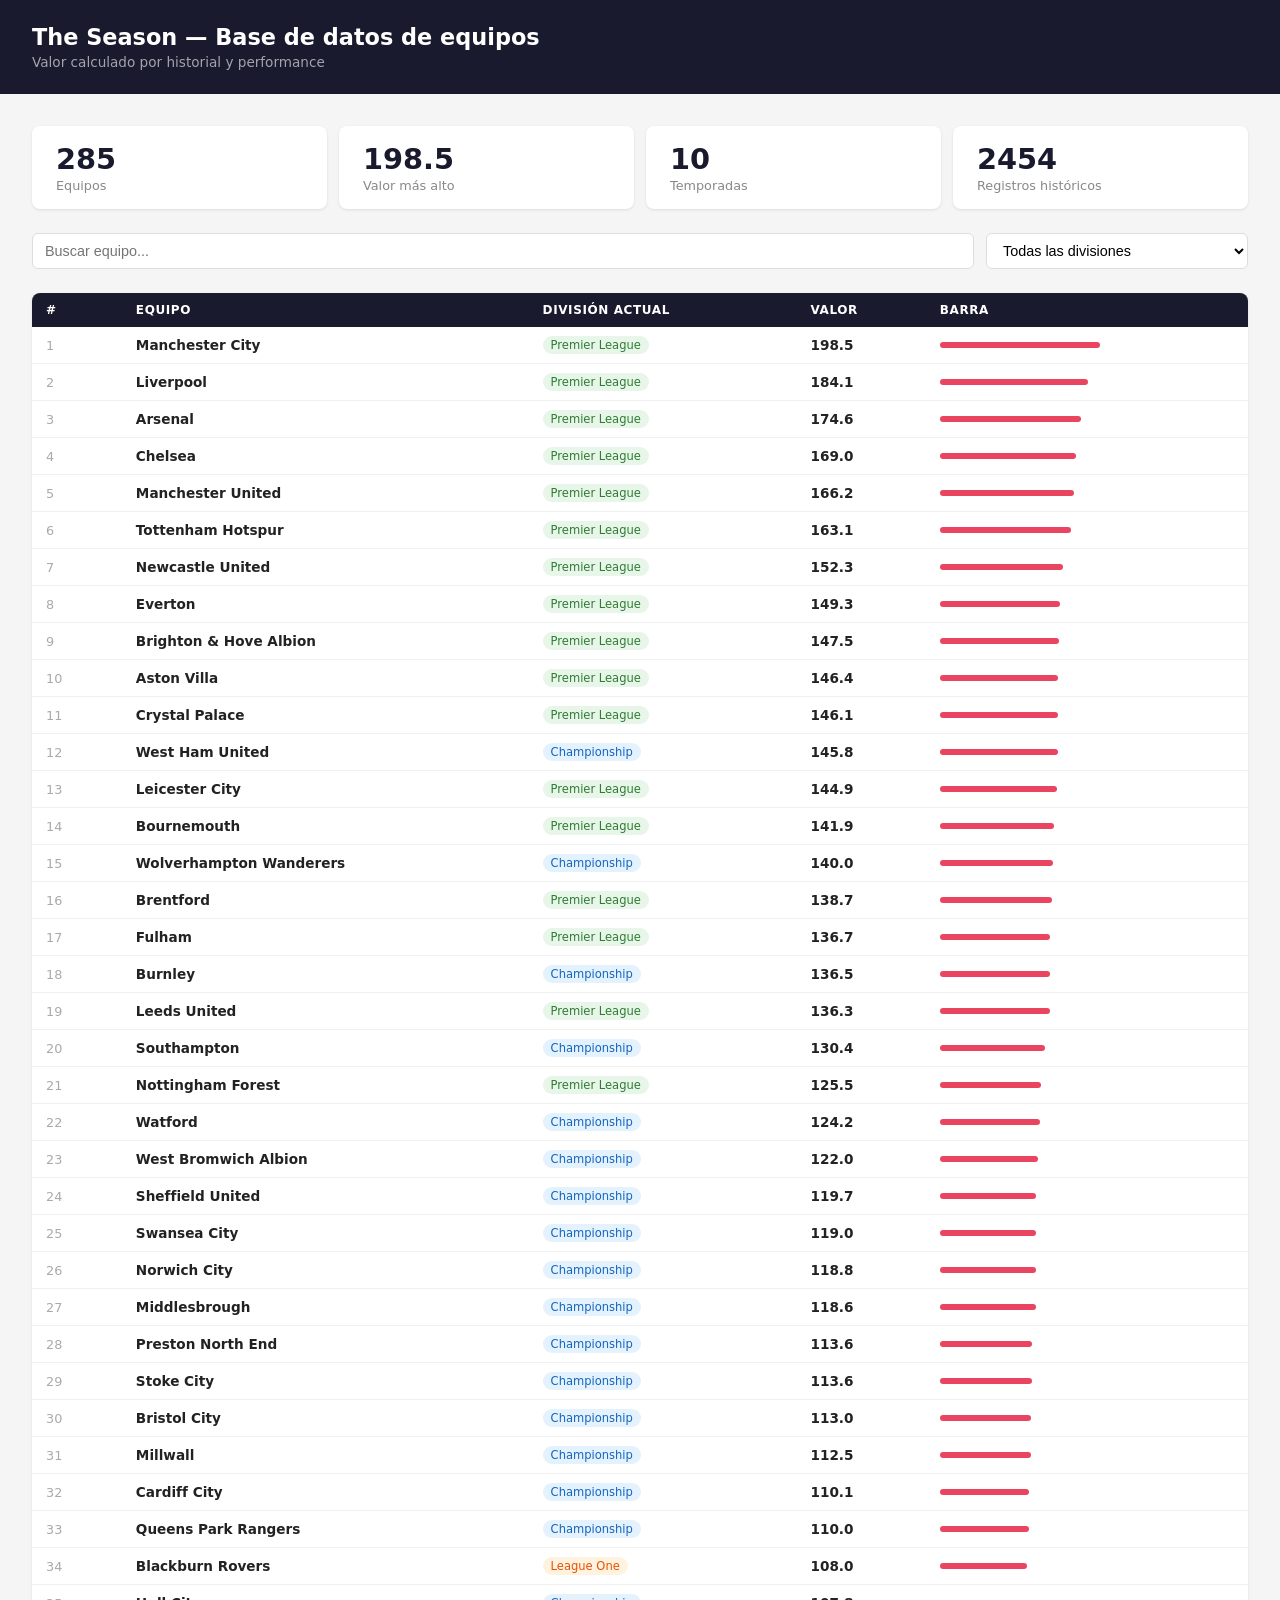
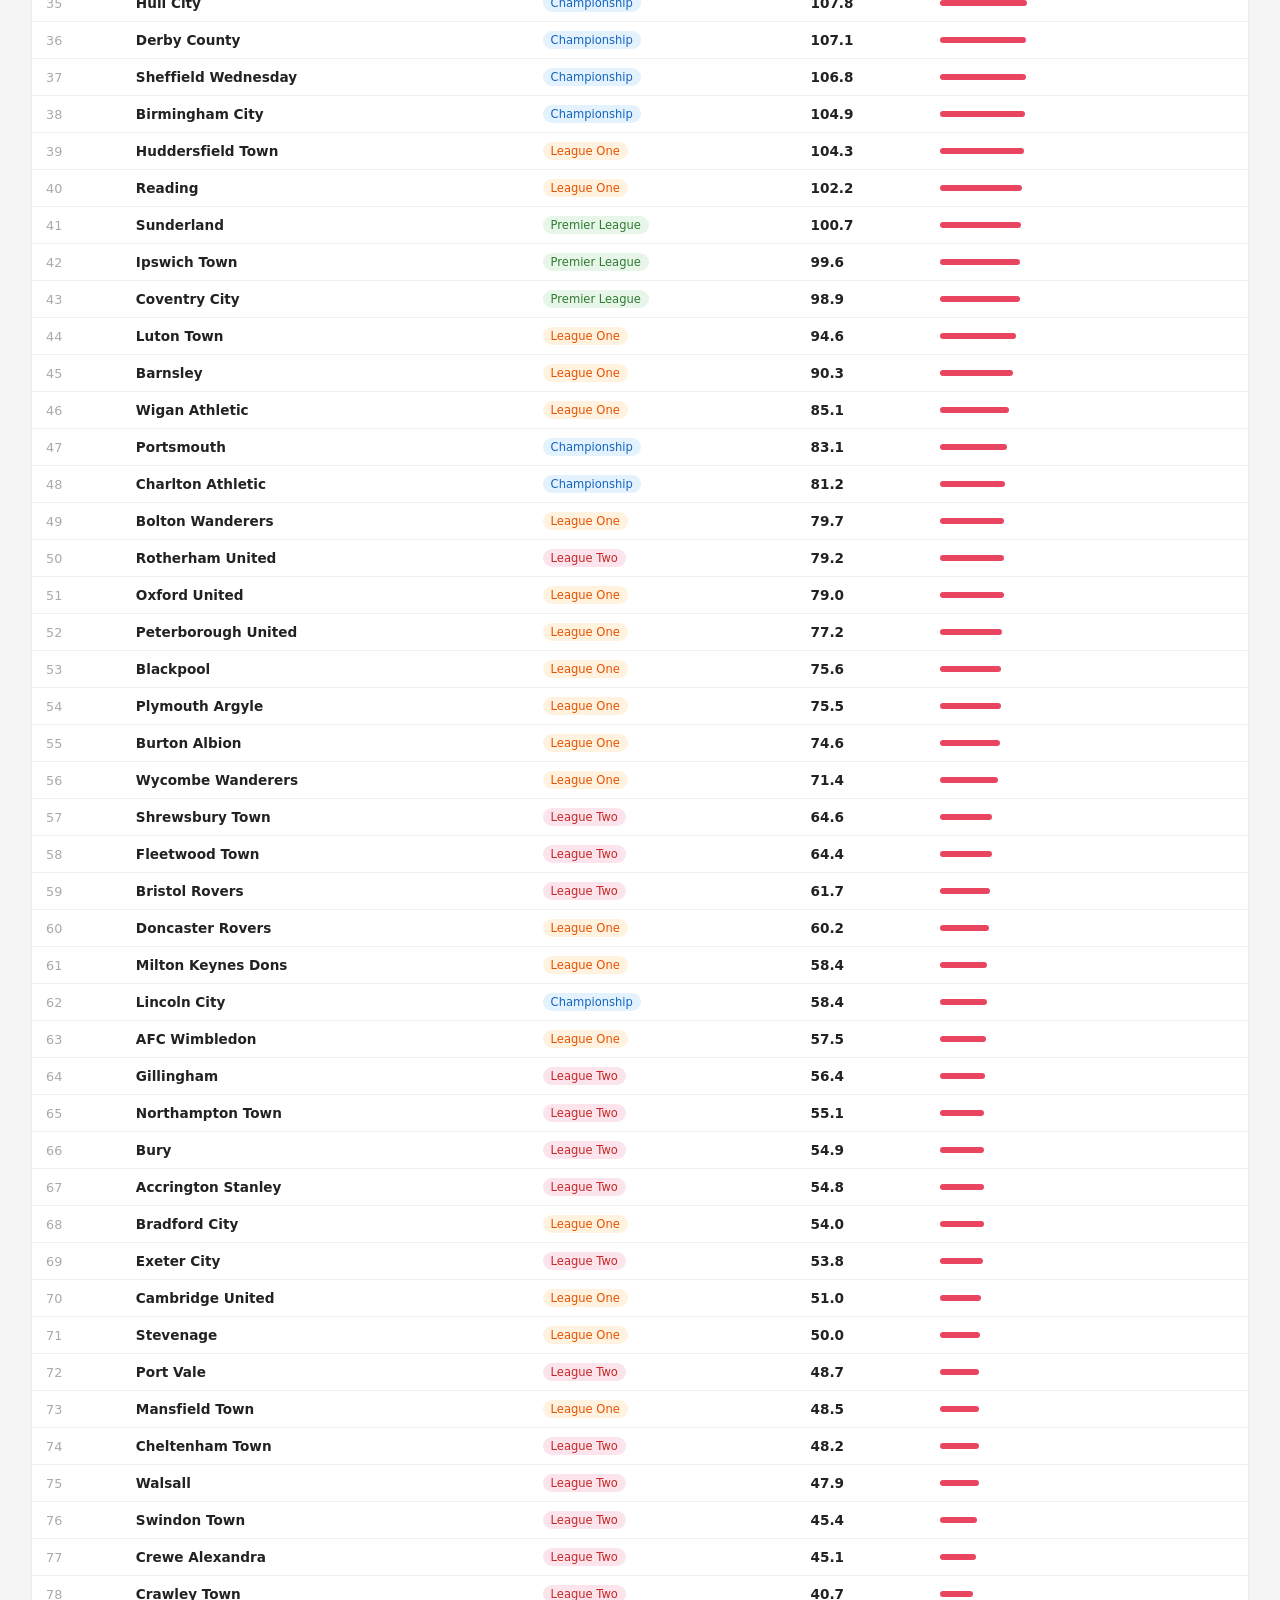
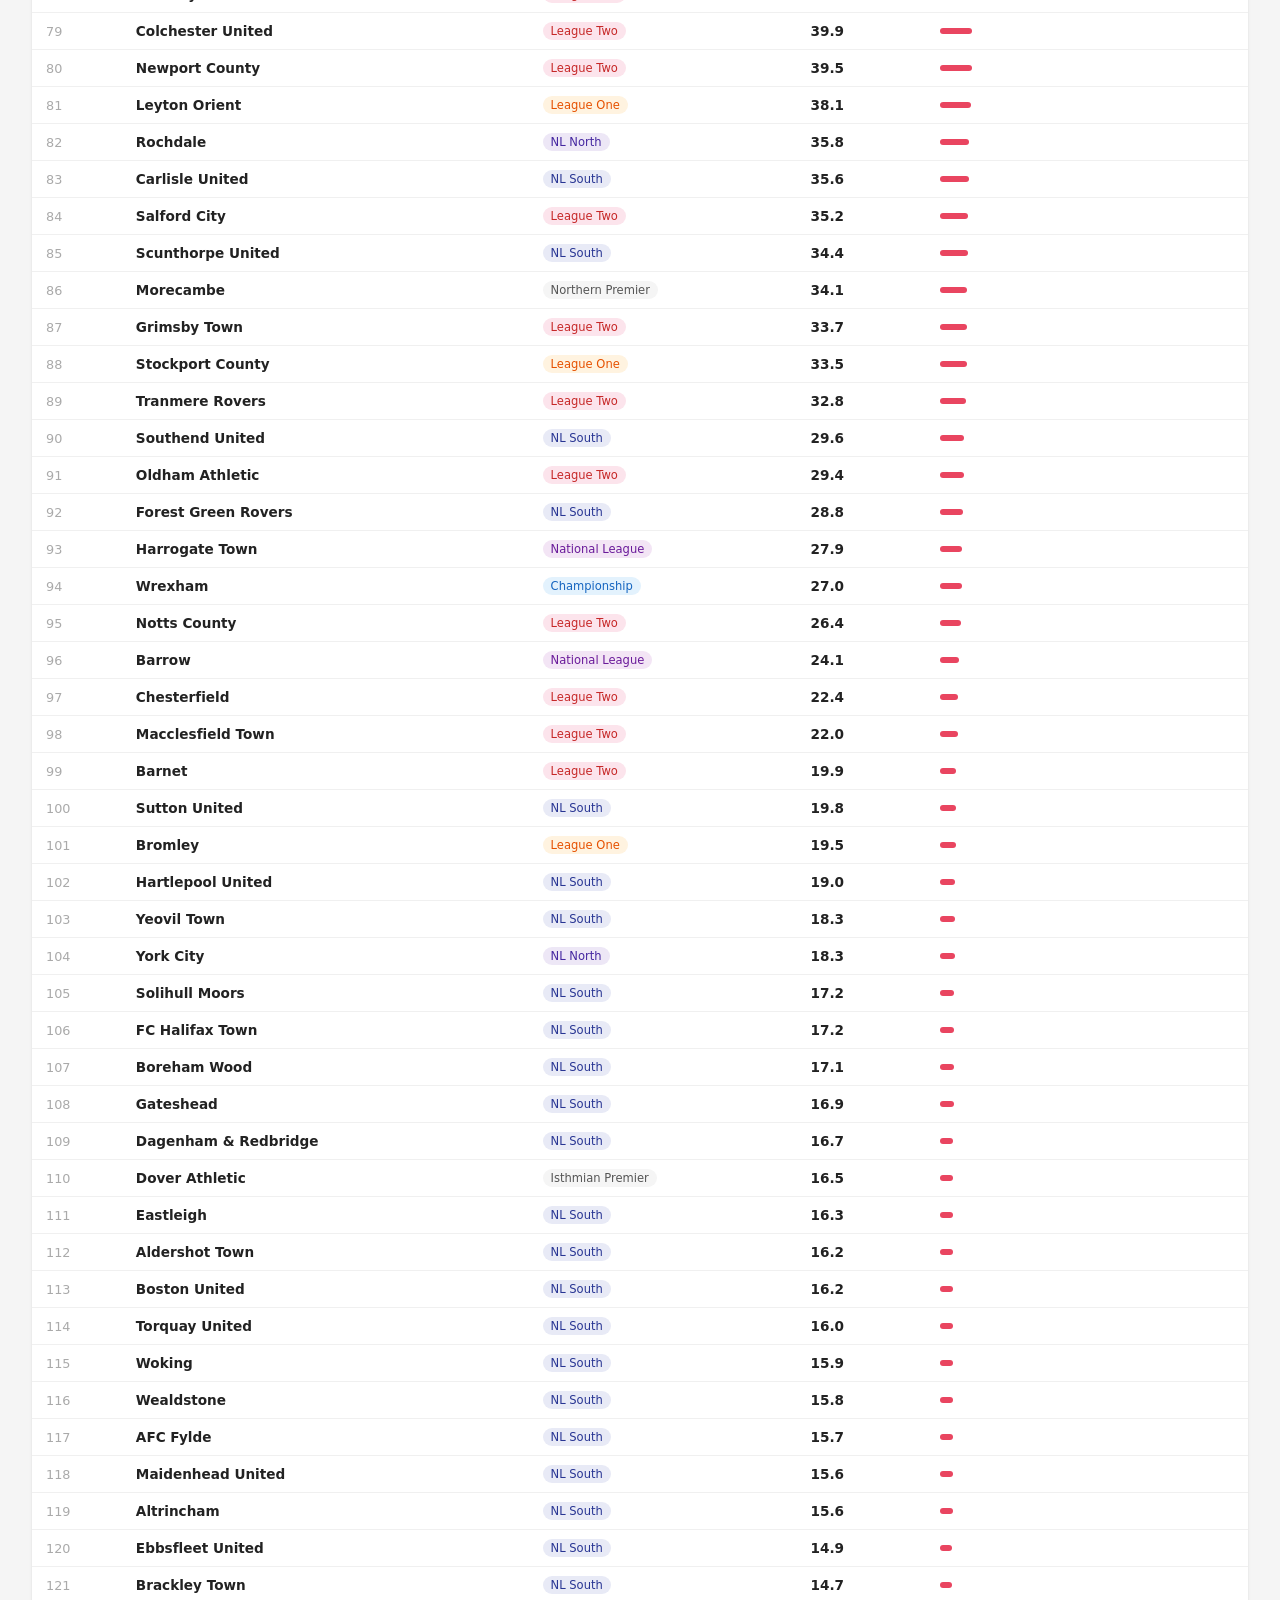
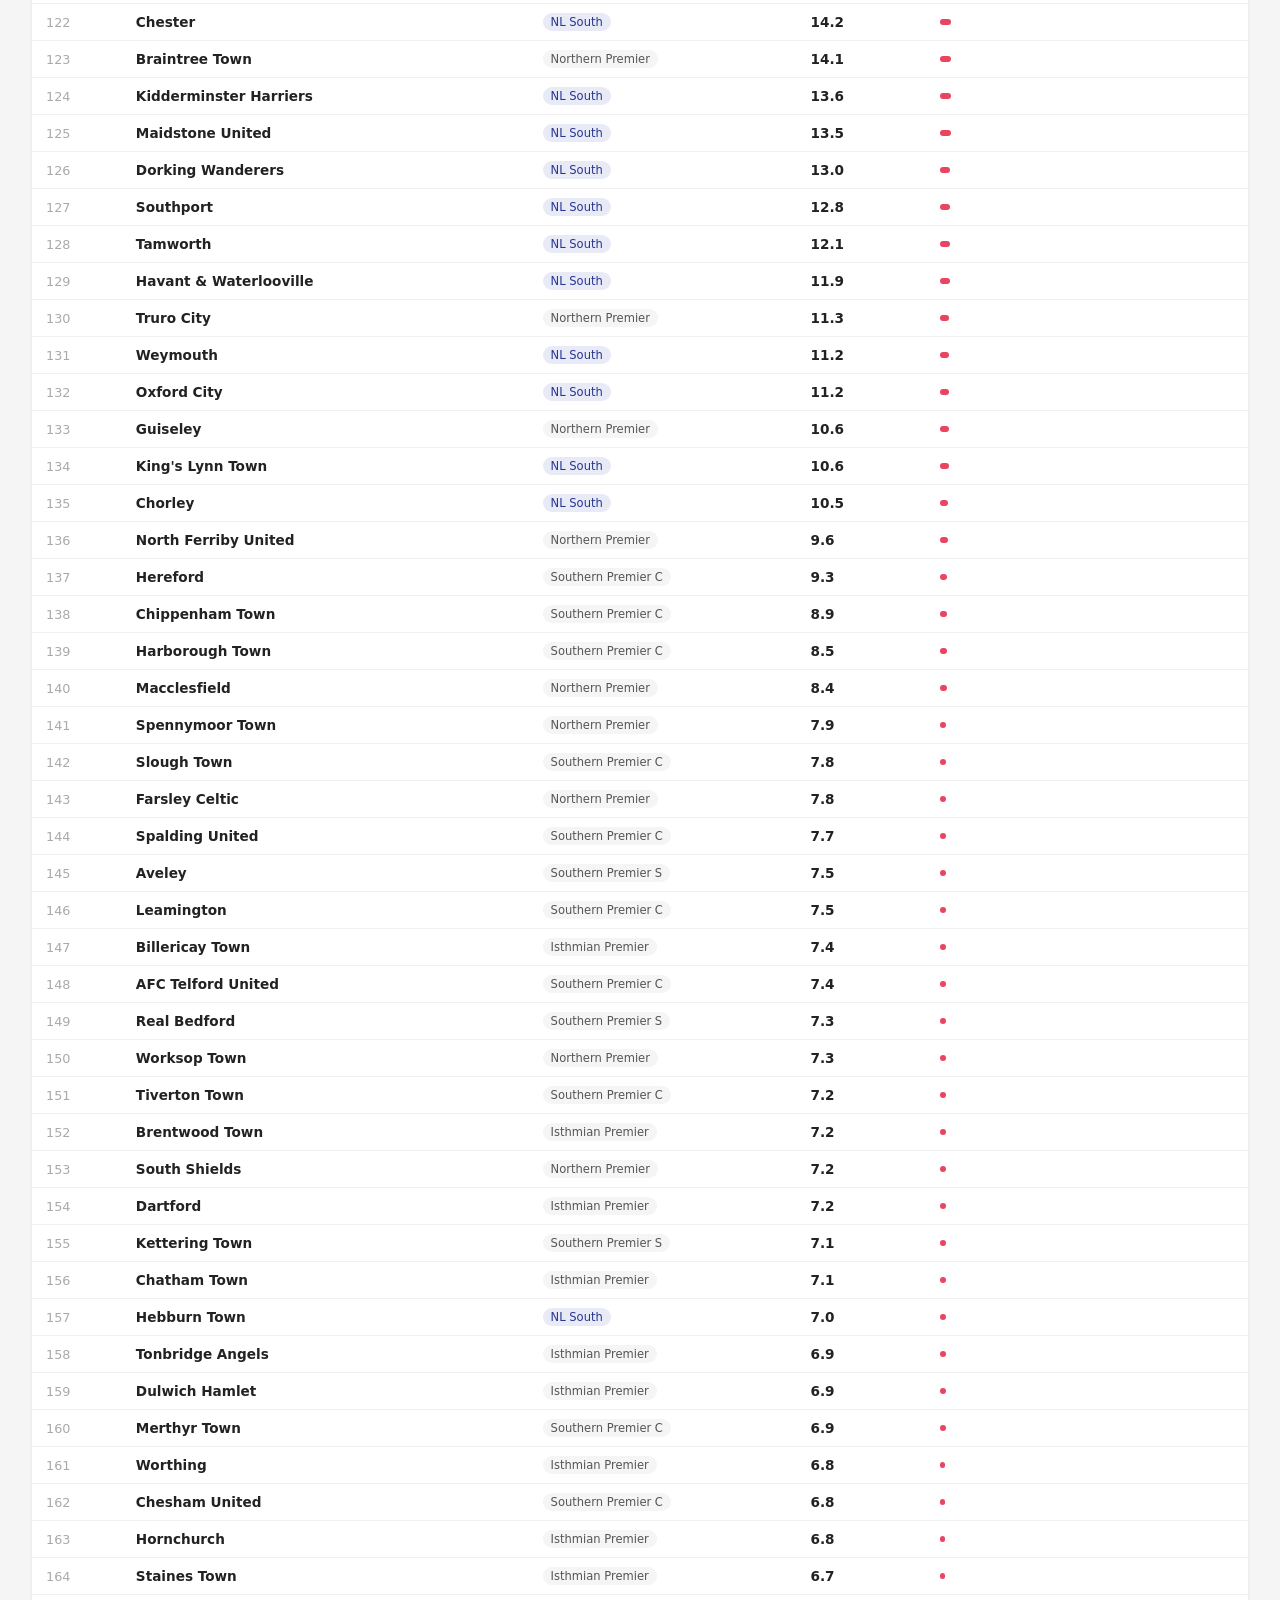
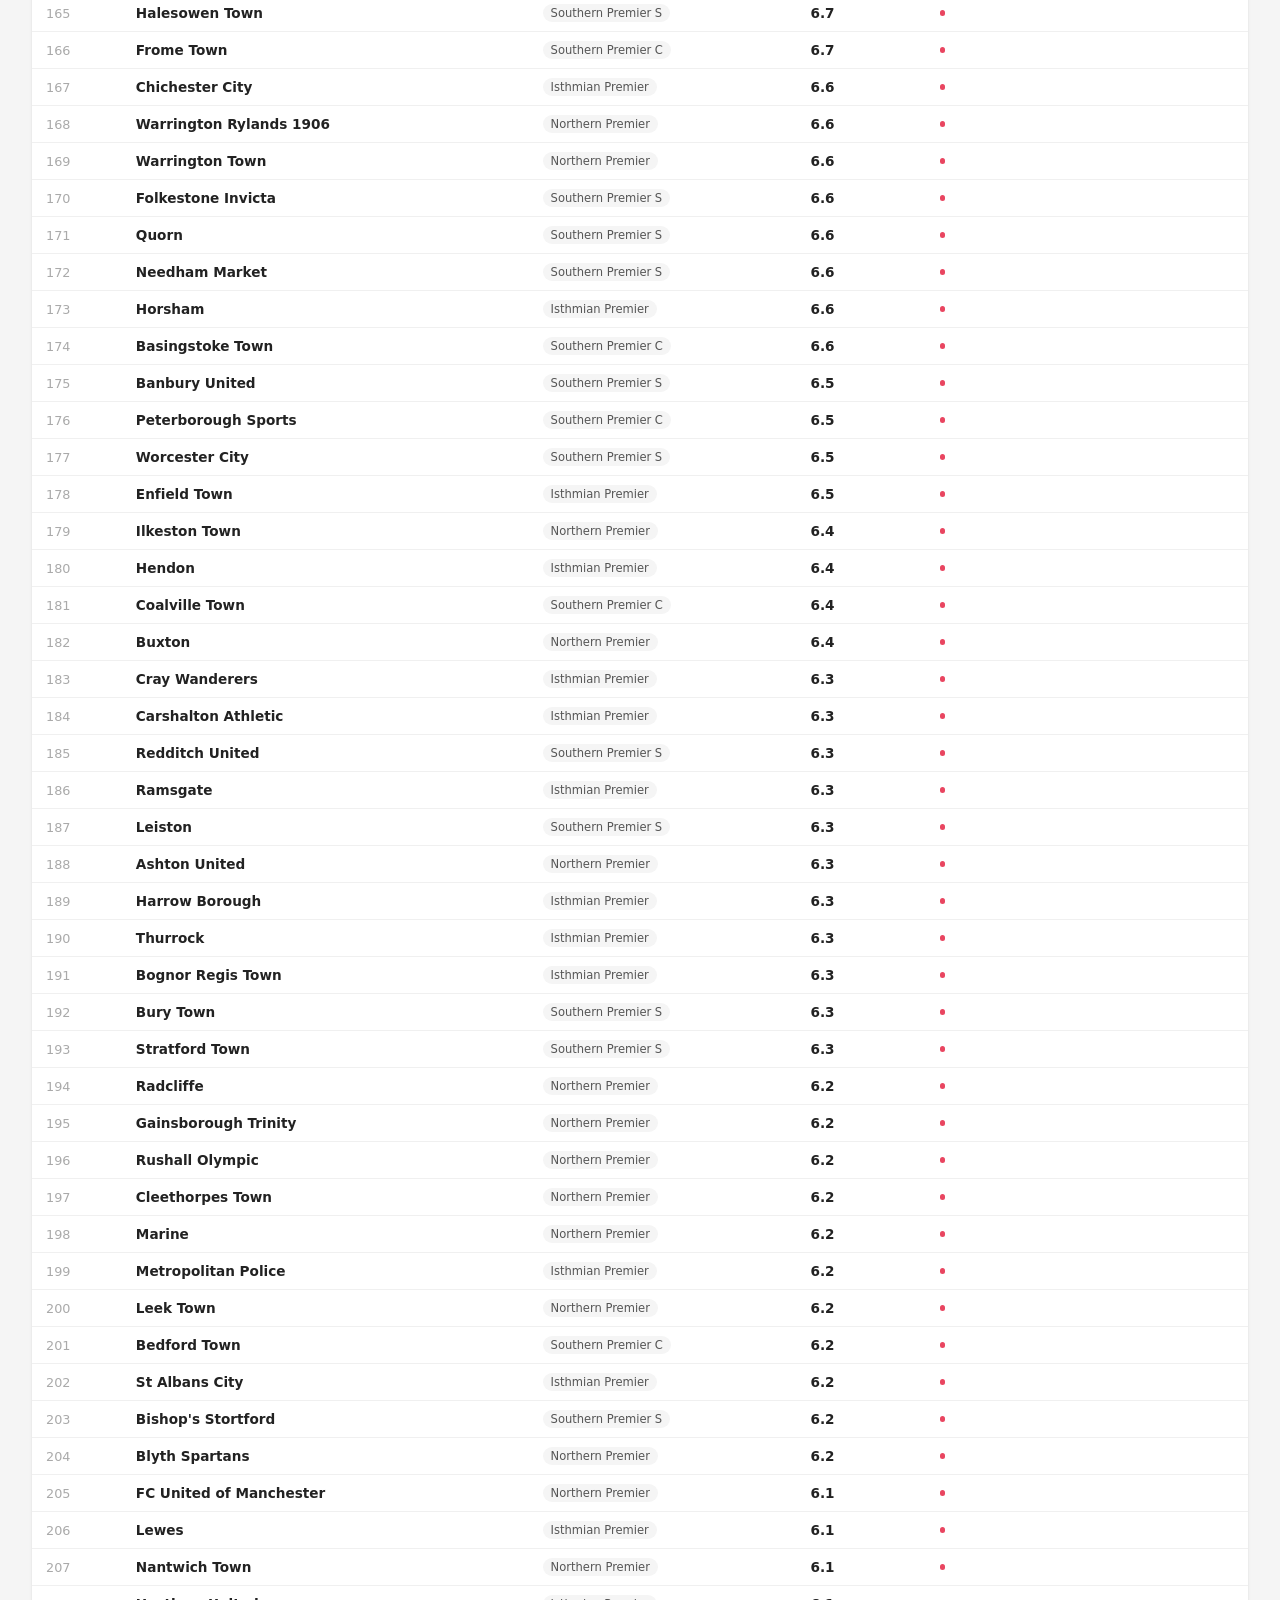
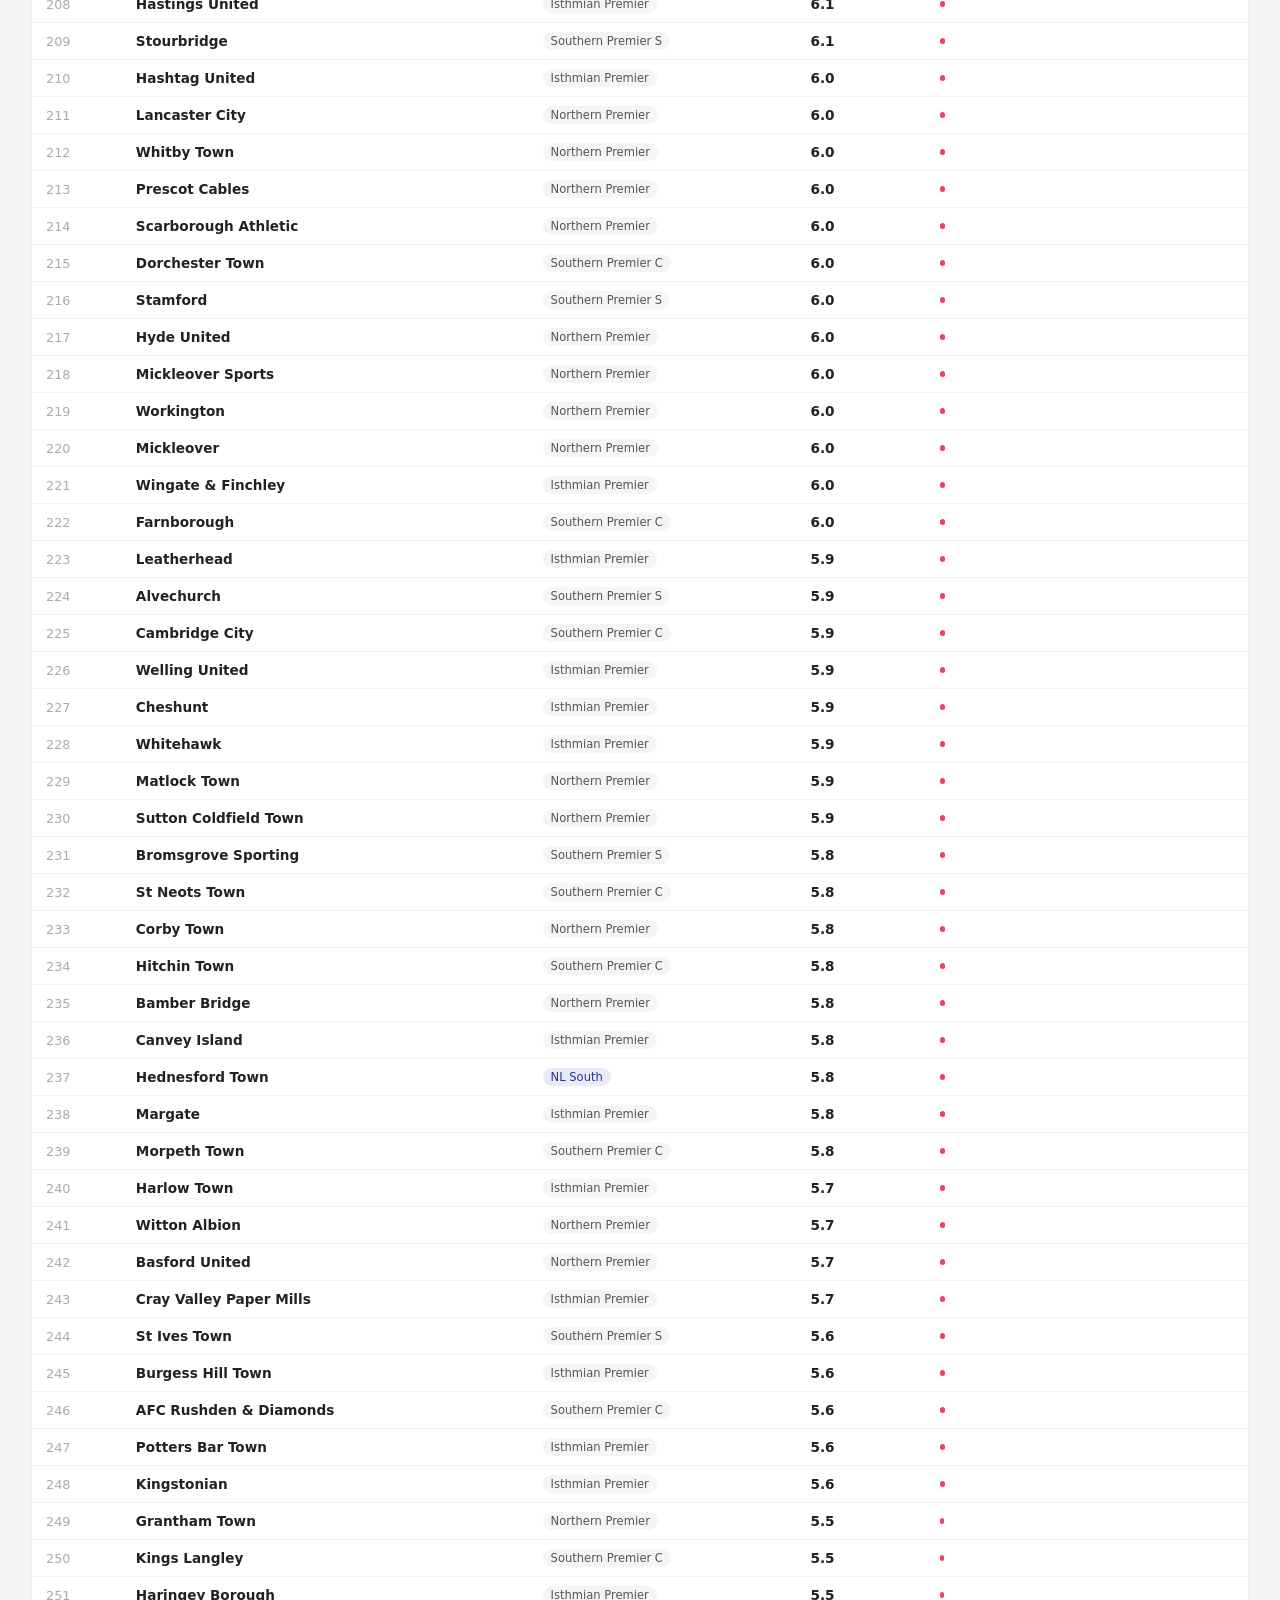
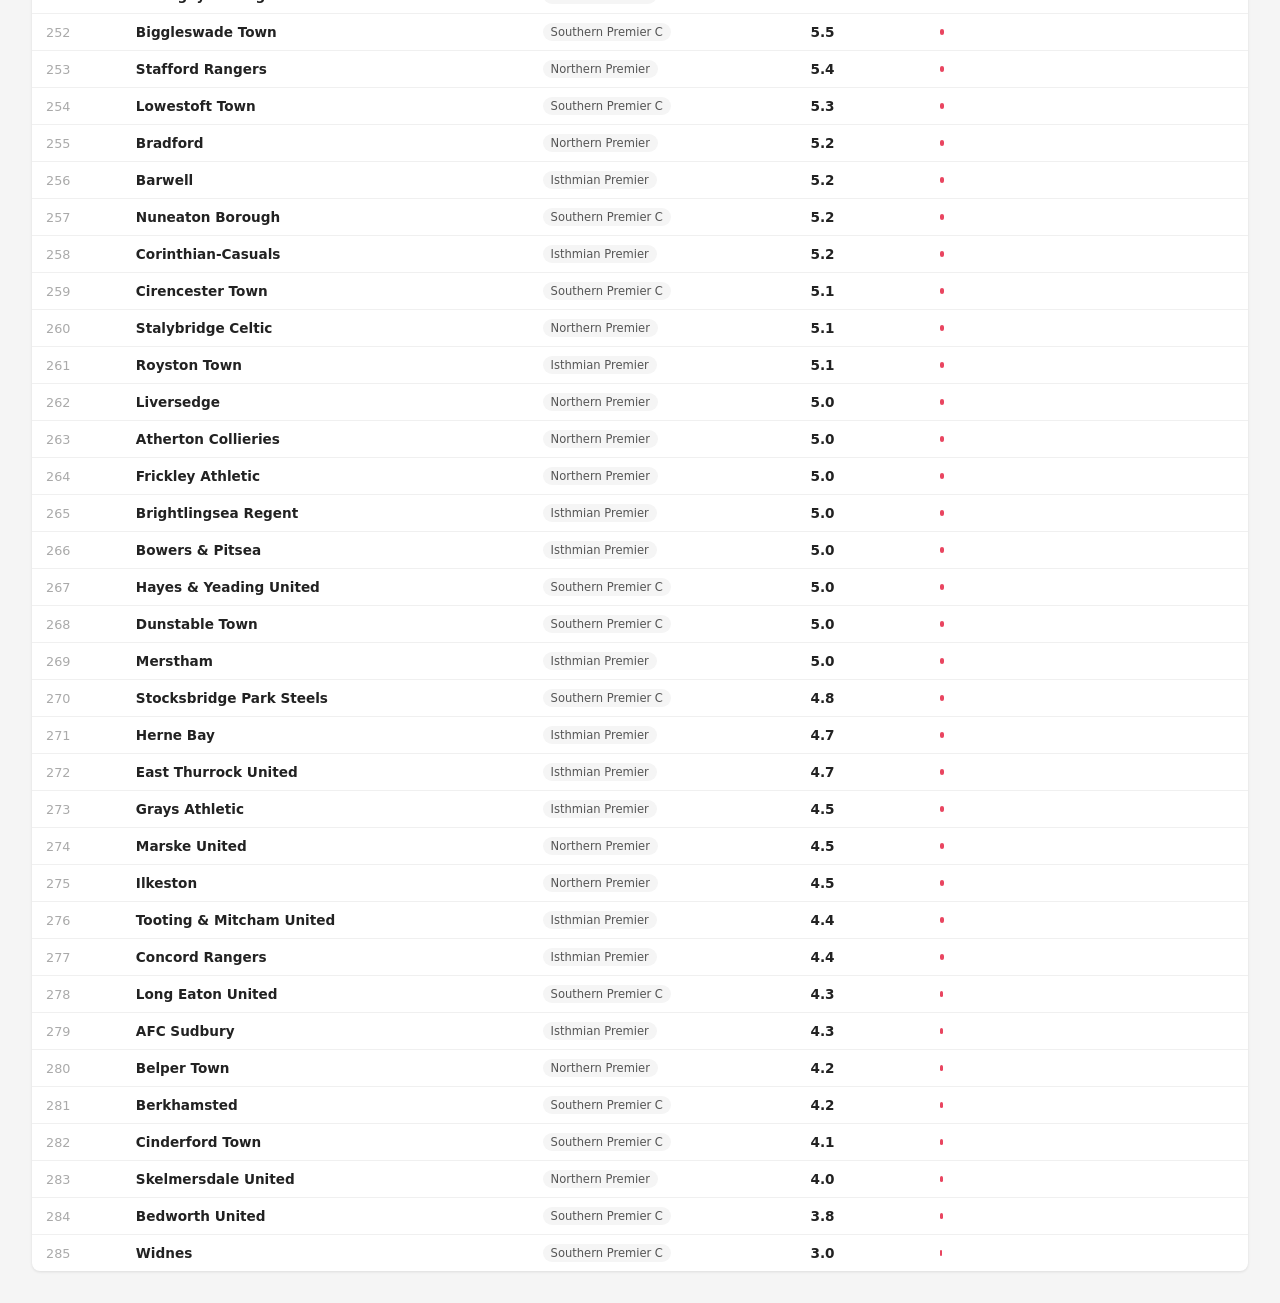
==== ver_db1.html @ 8a9c48f9 "DB1 lista" ====
<!DOCTYPE html>
<html lang="es">
<head>
  <meta charset="UTF-8">
  <meta name="viewport" content="width=device-width, initial-scale=1.0">
  <title>DB1 — Historial de equipos</title>
  <style>
    * { box-sizing: border-box; margin: 0; padding: 0; }
    body { font-family: system-ui, sans-serif; background: #f5f5f5; color: #222; }
    header { background: #1a1a2e; color: white; padding: 1.5rem 2rem; }
    header h1 { font-size: 1.4rem; font-weight: 600; }
    header p { font-size: 0.85rem; opacity: 0.6; margin-top: 4px; }
    .container { padding: 2rem; max-width: 1400px; margin: 0 auto; }
    .filters { display: flex; gap: 12px; margin-bottom: 1.5rem; flex-wrap: wrap; }
    input, select { padding: 8px 12px; border: 1px solid #ddd; border-radius: 6px; font-size: 0.9rem; background: white; }
    input { flex: 1; min-width: 200px; }
    table { width: 100%; border-collapse: collapse; background: white; border-radius: 8px; overflow: hidden; box-shadow: 0 1px 3px rgba(0,0,0,0.1); font-size: 0.85rem; }
    th { background: #1a1a2e; color: white; padding: 10px 14px; text-align: left; font-size: 0.75rem; text-transform: uppercase; letter-spacing: 0.05em; cursor: pointer; user-select: none; white-space: nowrap; }
    th:hover { background: #16213e; }
    td { padding: 9px 14px; border-bottom: 1px solid #f0f0f0; white-space: nowrap; }
    tr:last-child td { border-bottom: none; }
    tr:hover td { background: #fafafa; }
    .badge { display: inline-block; padding: 2px 8px; border-radius: 99px; font-size: 0.72rem; font-weight: 500; }
    .badge-pl { background: #e8f5e9; color: #2e7d32; }
    .badge-ch { background: #e3f2fd; color: #1565c0; }
    .badge-l1 { background: #fff3e0; color: #e65100; }
    .badge-l2 { background: #fce4ec; color: #c62828; }
    .badge-nl { background: #f3e5f5; color: #6a1b9a; }
    .badge-nln { background: #ede7f6; color: #4527a0; }
    .badge-nls { background: #e8eaf6; color: #283593; }
    .badge-other { background: #f5f5f5; color: #555; }
    .badge-nodata { background: #fff8e1; color: #f57f17; }
    .value-bar { display: flex; align-items: center; gap: 8px; }
    .bar { height: 6px; border-radius: 3px; background: #e94560; min-width: 2px; }
    .stats-row { display: grid; grid-template-columns: repeat(auto-fit, minmax(150px, 1fr)); gap: 12px; margin-bottom: 1.5rem; }
    .stat { background: white; border-radius: 8px; padding: 1rem 1.5rem; box-shadow: 0 1px 3px rgba(0,0,0,0.1); }
    .stat-val { font-size: 1.8rem; font-weight: 600; color: #1a1a2e; }
    .stat-label { font-size: 0.8rem; color: #888; margin-top: 2px; }
    .rank-num { color: #aaa; font-size: 0.8rem; font-weight: 500; }
  </style>
</head>
<body>

<header>
  <h1>The Season — Base de datos de equipos</h1>
  <p>Valor calculado por historial y performance</p>
</header>

<div class="container">
  <div class="stats-row" id="stats-valores"></div>
  <div class="filters">
    <input type="text" id="search-valores" placeholder="Buscar equipo..." oninput="renderValores()">
    <select id="filter-division" onchange="renderValores()">
      <option value="">Todas las divisiones</option>
    </select>
  </div>
  <table>
    <thead>
      <tr>
        <th onclick="sortValores('rank')">#</th>
        <th onclick="sortValores('equipo')">Equipo</th>
        <th onclick="sortValores('division')">División actual</th>
        <th onclick="sortValores('valor_promedio')">Valor</th>
        <th>Barra</th>
      </tr>
    </thead>
    <tbody id="tbody-valores"></tbody>
  </table>
</div>

<script>
let dataValores = [];
let dataHistorial = [];
let sortColV = 'valor_promedio', sortDirV = -1;

function divBadge(div) {
  const map = {
    "Premier League": "badge-pl",
    "Championship": "badge-ch",
    "League One": "badge-l1",
    "League Two": "badge-l2",
    "National League": "badge-nl",
    "National League North": "badge-nln",
    "National League South": "badge-nls",
  };
  const short = {
    "Premier League": "Premier League",
    "Championship": "Championship",
    "League One": "League One",
    "League Two": "League Two",
    "National League": "National League",
    "National League North": "NL North",
    "National League South": "NL South",
    "Northern Premier Division": "Northern Premier",
    "Southern League Premier Central": "Southern Premier C",
    "Southern League Premier South": "Southern Premier S",
    "Isthmian League Premier Division": "Isthmian Premier",
  };
  if (!div || div === 'Sin datos') return `<span class="badge badge-nodata">Sin datos</span>`;
  const cls = map[div] || "badge-other";
  const label = short[div] || div;
  return `<span class="badge ${cls}">${label}</span>`;
}

function parseCSV(text) {
  const lines = text.trim().split('\n');
  const headers = lines[0].split(',').map(h => h.trim());
  return lines.slice(1).map(line => {
    const vals = [];
    let cur = '', inQ = false;
    for (let c of line) {
      if (c === '"') inQ = !inQ;
      else if (c === ',' && !inQ) { vals.push(cur.trim()); cur = ''; }
      else cur += c;
    }
    vals.push(cur.trim());
    const obj = {};
    headers.forEach((h, i) => obj[h] = (vals[i] || '').trim());
    return obj;
  });
}

async function loadData() {
  try {
    const [r1, r2, r3] = await Promise.all([fetch('data/db1_valores.csv'), fetch('data/db1_historial.csv'), fetch('data/division_actual.csv')]);
const [t1, t2, t3] = await Promise.all([r1.text(), r2.text(), r3.text()]);

const divActualData = parseCSV(t3);
const divActualMap = {};
divActualData.forEach(d => { divActualMap[d.equipo] = d.division_actual; });

    dataHistorial = parseCSV(t2).map(d => ({ ...d, posicion: parseInt(d.posicion) || 0 }));

    // División actual = la más reciente disponible para cada equipo
    const divPorEquipo = {};
    const tempOrdenadas = [...new Set(dataHistorial.map(d => d.temporada))].sort();
    tempOrdenadas.forEach(temp => {
      dataHistorial.filter(d => d.temporada === temp).forEach(d => {
        divPorEquipo[d.equipo] = d.division;
      });
    });

    dataValores = parseCSV(t1).map((d, i) => ({
      ...d,
      rank: i + 1,
      valor_promedio: parseFloat(d.valor_promedio) || 0,
      division: divActualMap[d.equipo] || divPorEquipo[d.equipo] || 'Sin datos',
    }));

    const divs = [...new Set(Object.values(divPorEquipo))].sort();
    const selDiv = document.getElementById('filter-division');
    selDiv.innerHTML = '<option value="">Todas las divisiones</option>';
    divs.forEach(d => selDiv.innerHTML += `<option value="${d}">${d}</option>`);

    const maxVal = Math.max(...dataValores.map(d => d.valor_promedio));
    const temps = [...new Set(dataHistorial.map(d => d.temporada))];
    document.getElementById('stats-valores').innerHTML = `
      <div class="stat"><div class="stat-val">${dataValores.length}</div><div class="stat-label">Equipos</div></div>
      <div class="stat"><div class="stat-val">${maxVal.toFixed(1)}</div><div class="stat-label">Valor más alto</div></div>
      <div class="stat"><div class="stat-val">${temps.length}</div><div class="stat-label">Temporadas</div></div>
      <div class="stat"><div class="stat-val">${dataHistorial.length}</div><div class="stat-label">Registros históricos</div></div>
    `;

    renderValores();
  } catch(e) {
    console.error(e);
    document.querySelector('.container').innerHTML = '<p style="color:red;padding:2rem">Error cargando los CSV. Corré: python -m http.server 8080</p>';
  }
}

function renderValores() {
  const search = document.getElementById('search-valores').value.toLowerCase();
  const div = document.getElementById('filter-division').value;
  const maxVal = Math.max(...dataValores.map(d => d.valor_promedio));

  let data = dataValores.filter(d =>
    (!search || d.equipo.toLowerCase().includes(search)) &&
    (!div || d.division === div)
  );
  data.sort((a, b) => (a[sortColV] > b[sortColV] ? 1 : -1) * sortDirV);

  document.getElementById('tbody-valores').innerHTML = data.map((d, i) => `
    <tr>
      <td><span class="rank-num">${i + 1}</span></td>
      <td><strong>${d.equipo}</strong></td>
      <td>${divBadge(d.division)}</td>
      <td><strong>${d.valor_promedio.toFixed(1)}</strong></td>
      <td><div class="value-bar"><div class="bar" style="width:${Math.round(d.valor_promedio / maxVal * 160)}px"></div></div></td>
    </tr>
  `).join('');
}

function sortValores(col) {
  if (sortColV === col) sortDirV *= -1;
  else { sortColV = col; sortDirV = -1; }
  renderValores();
}

loadData();
</script>
</body>
</html>
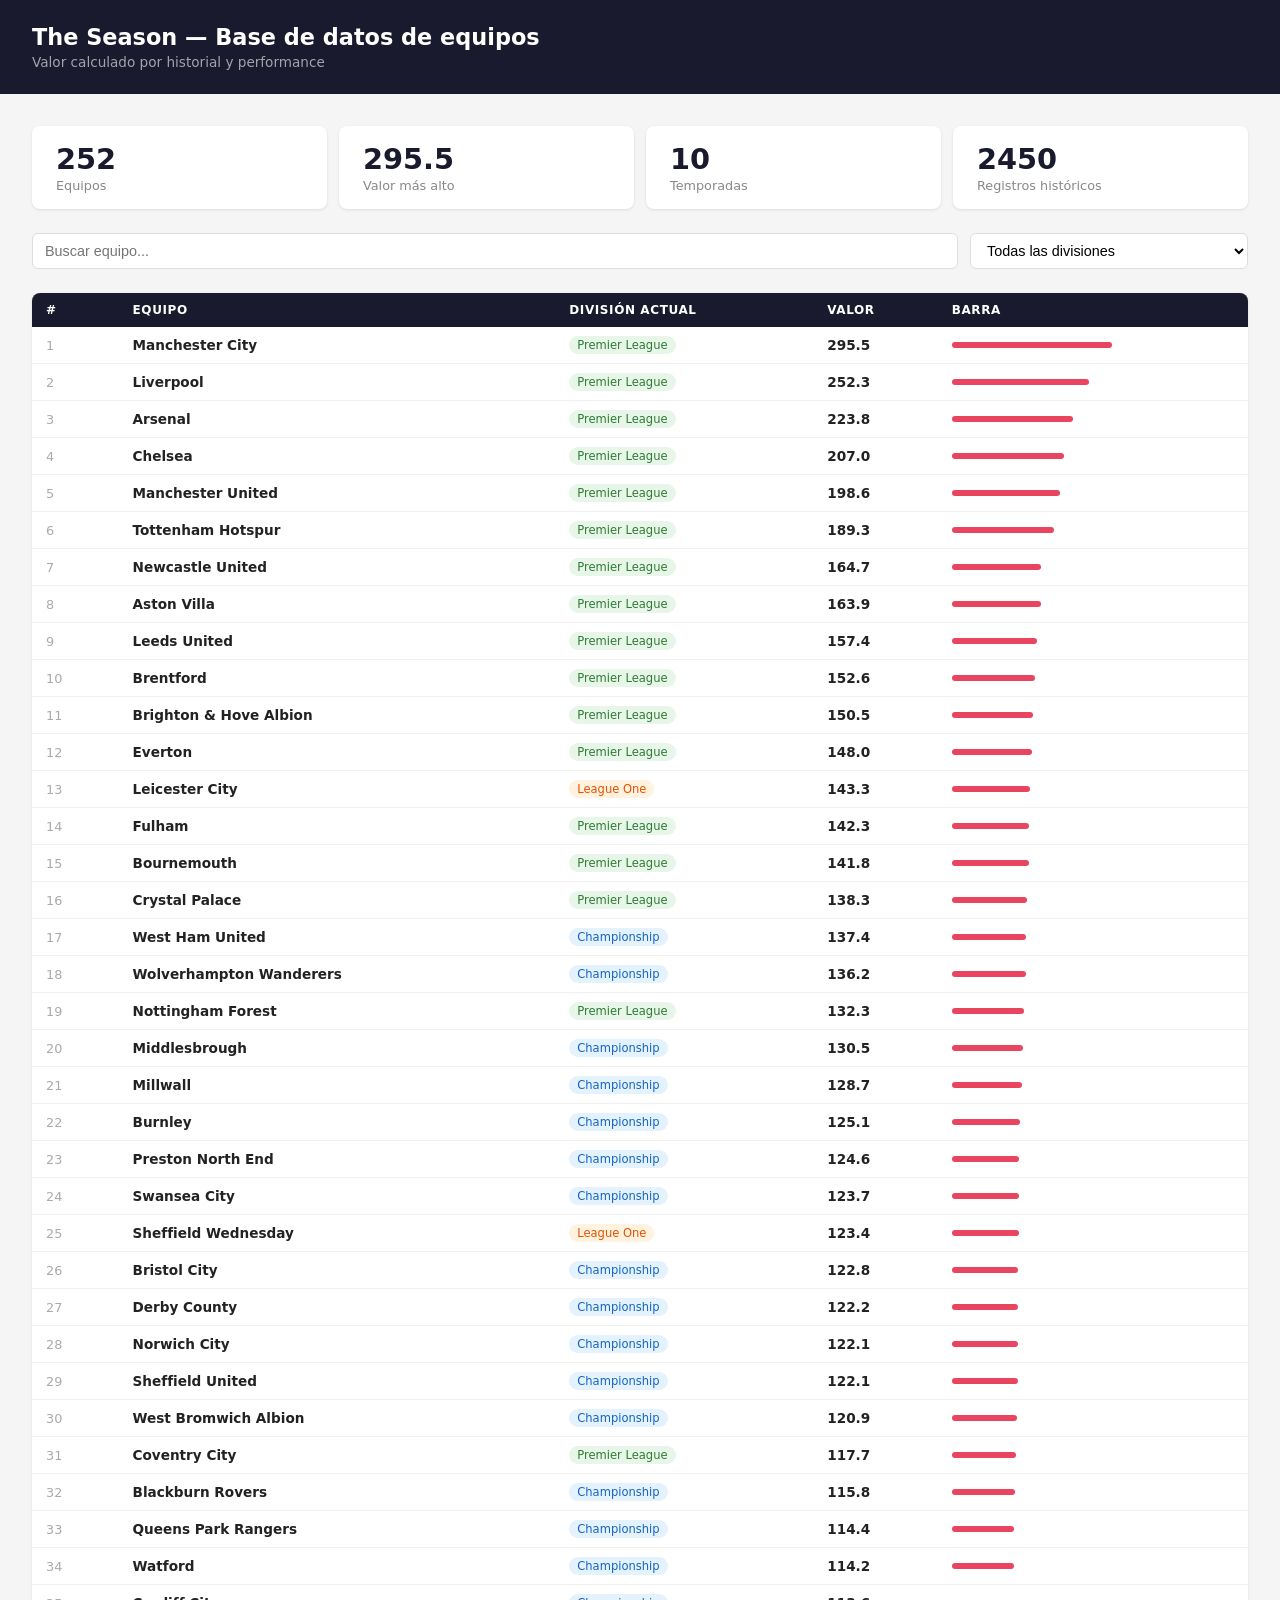
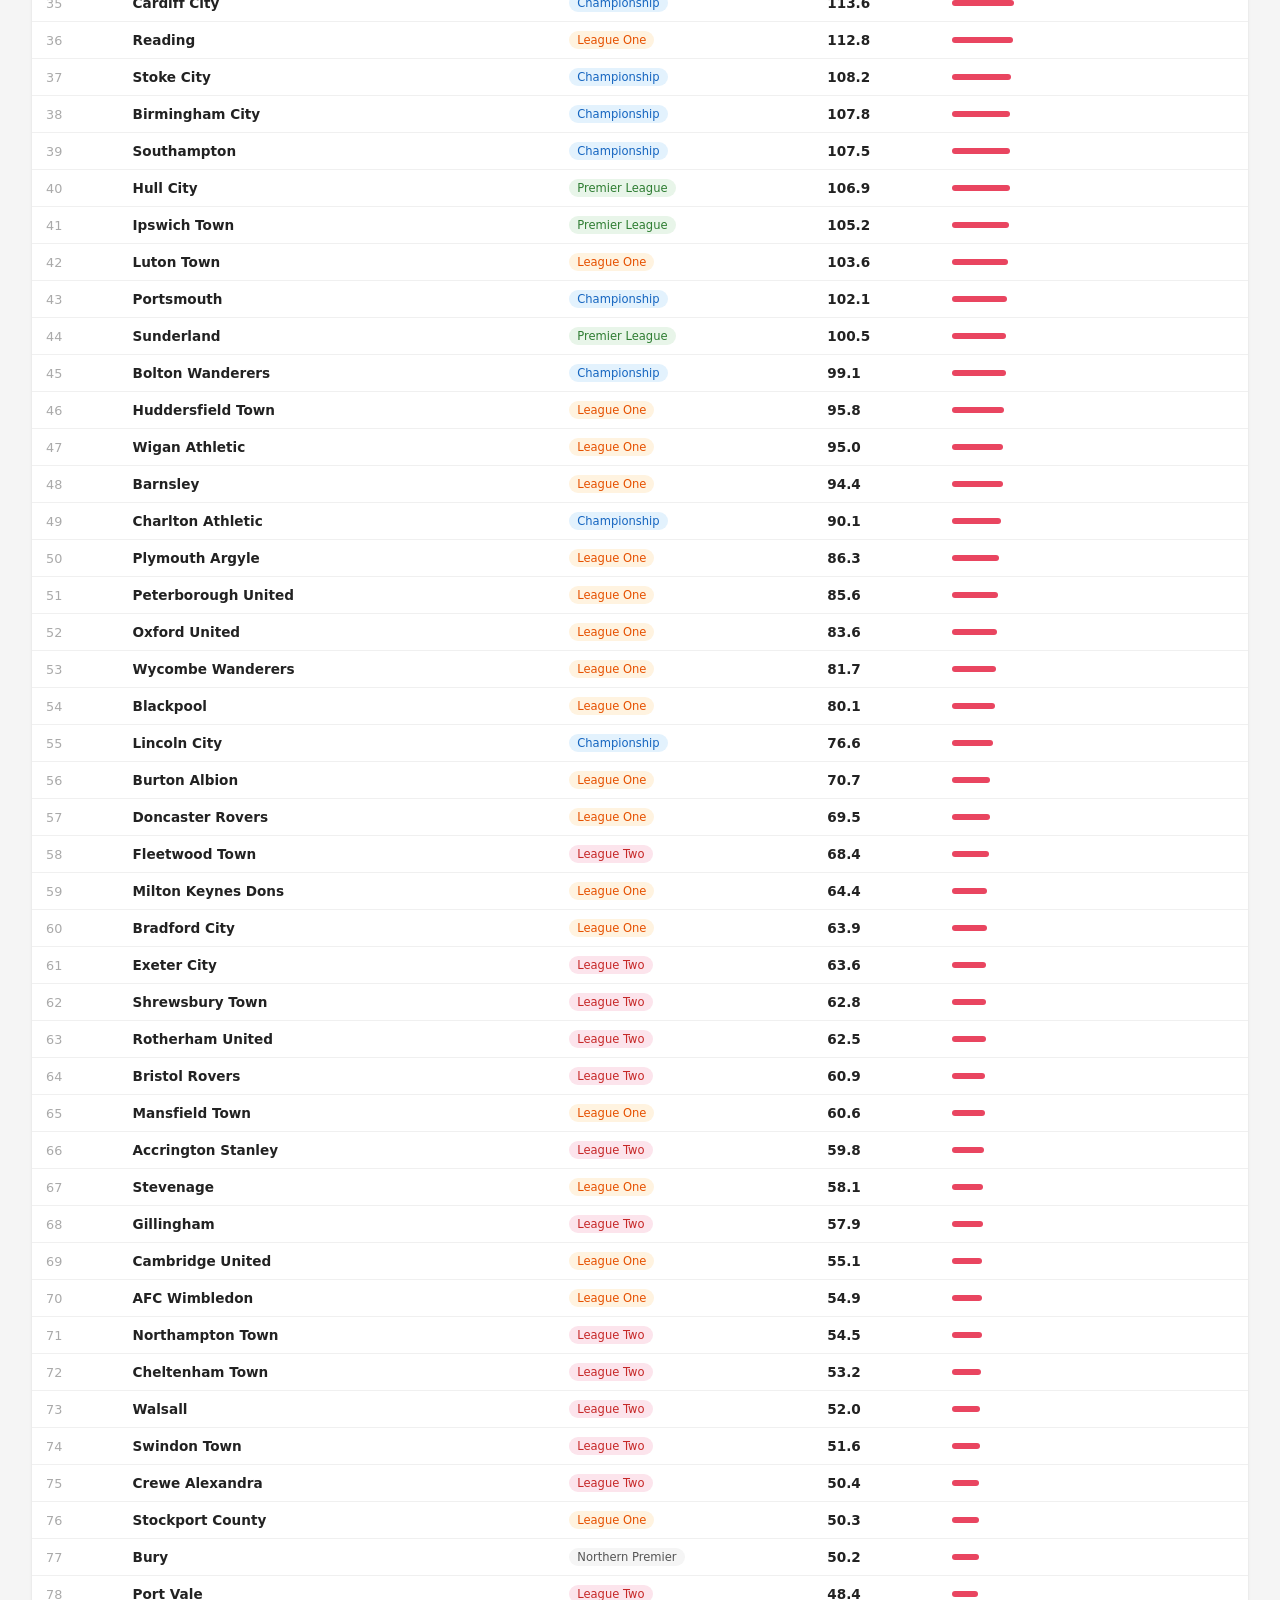
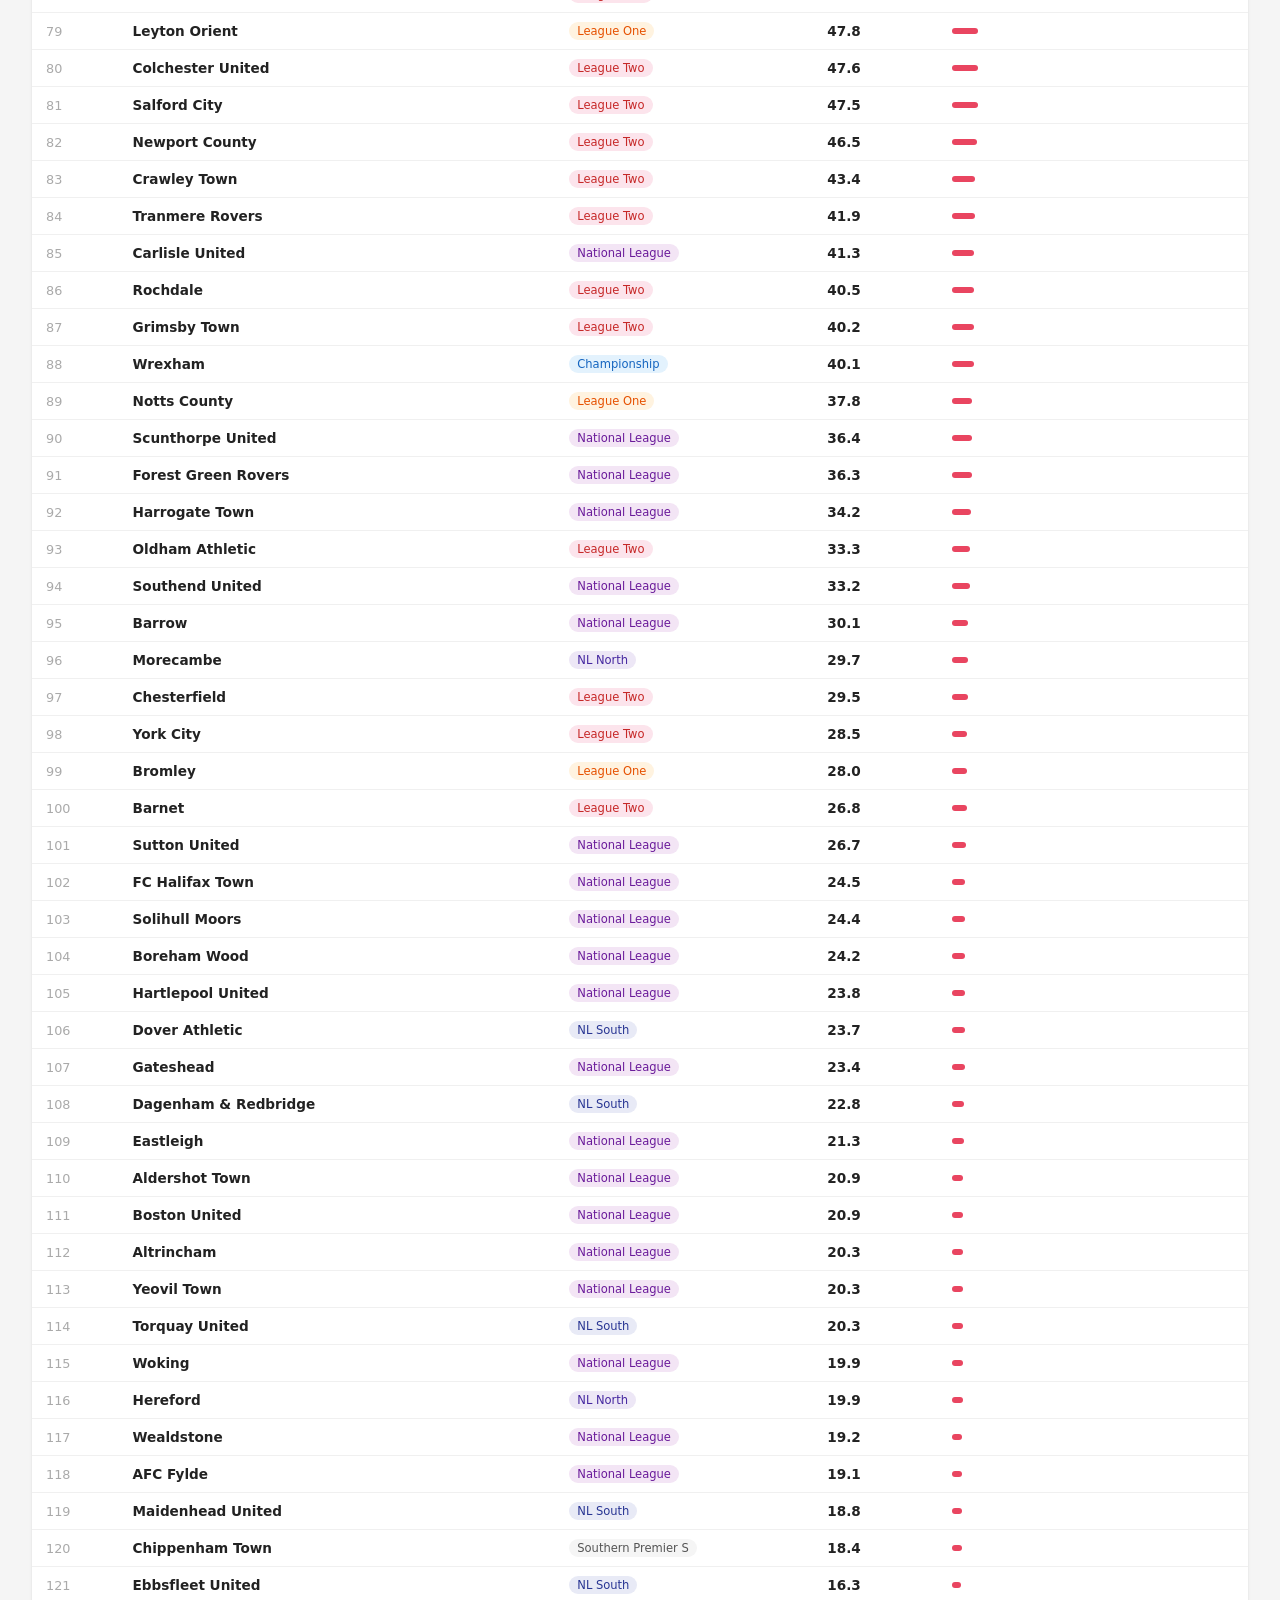
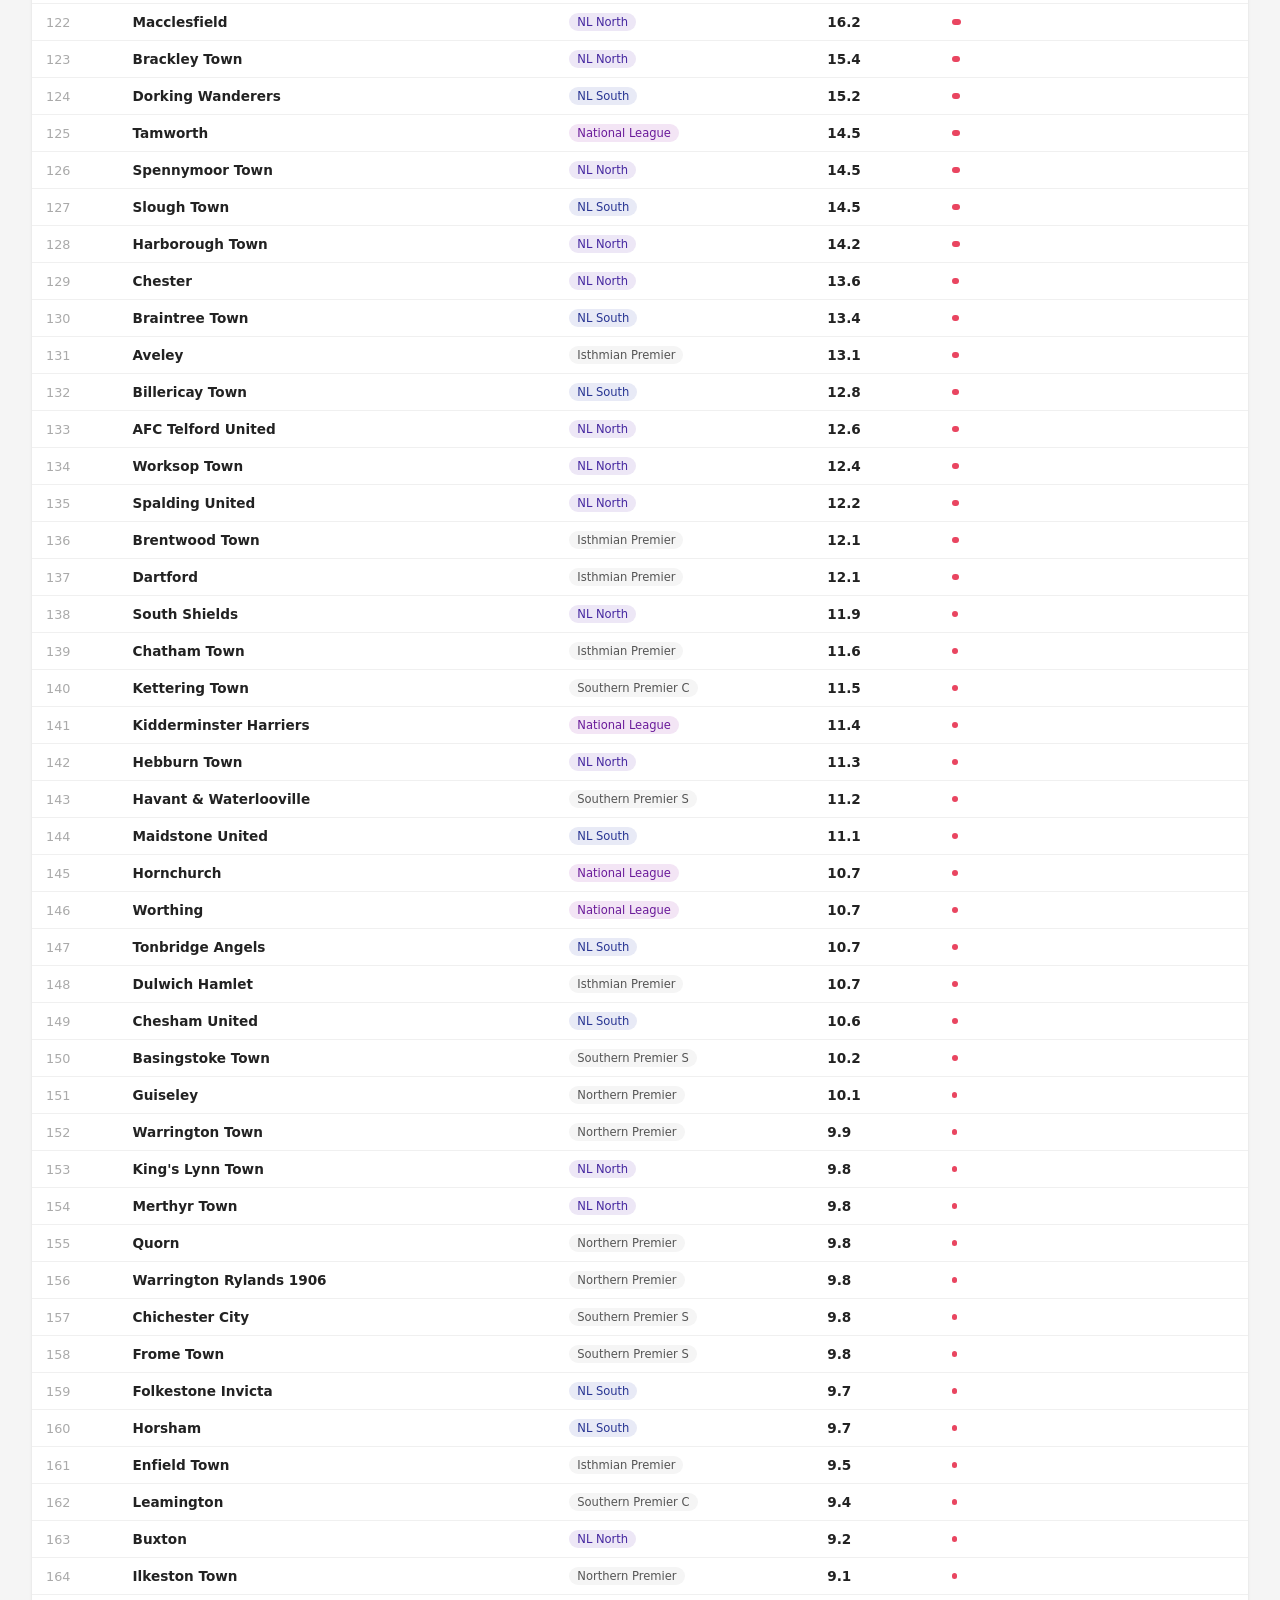
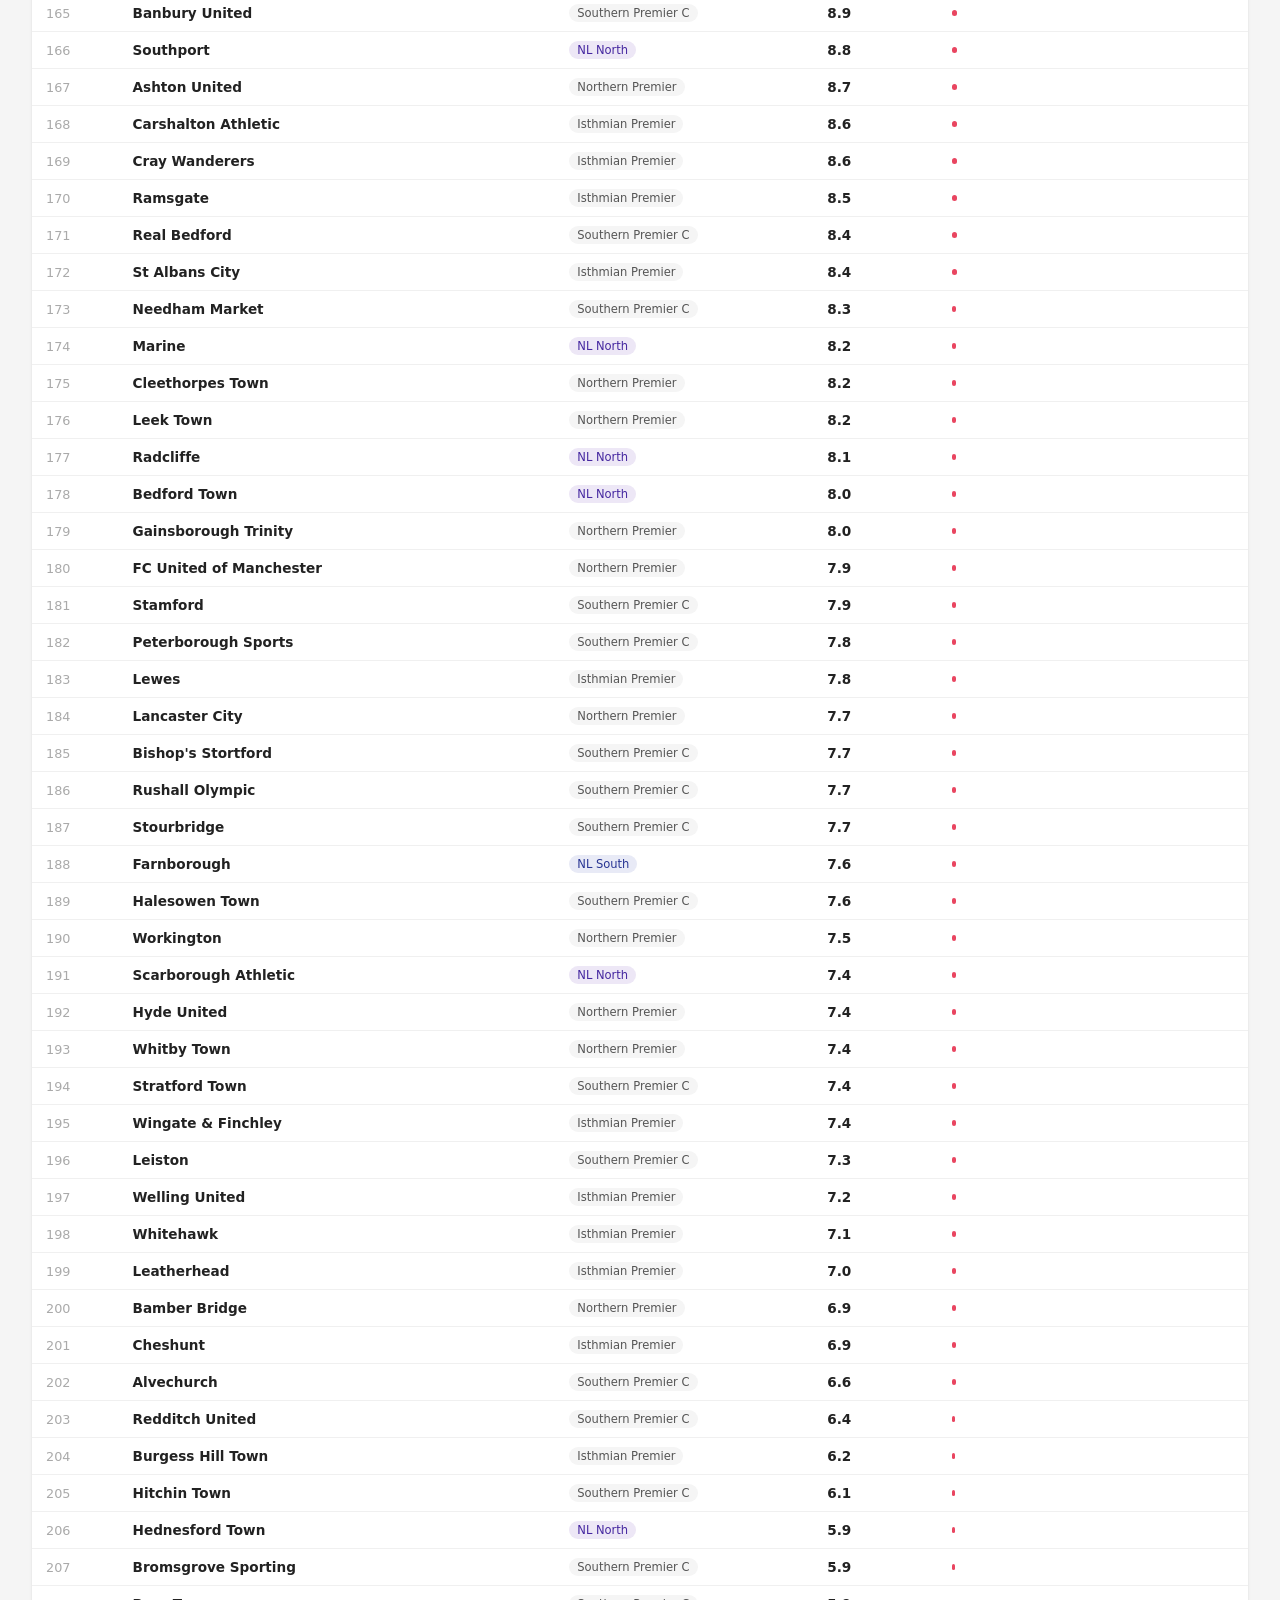
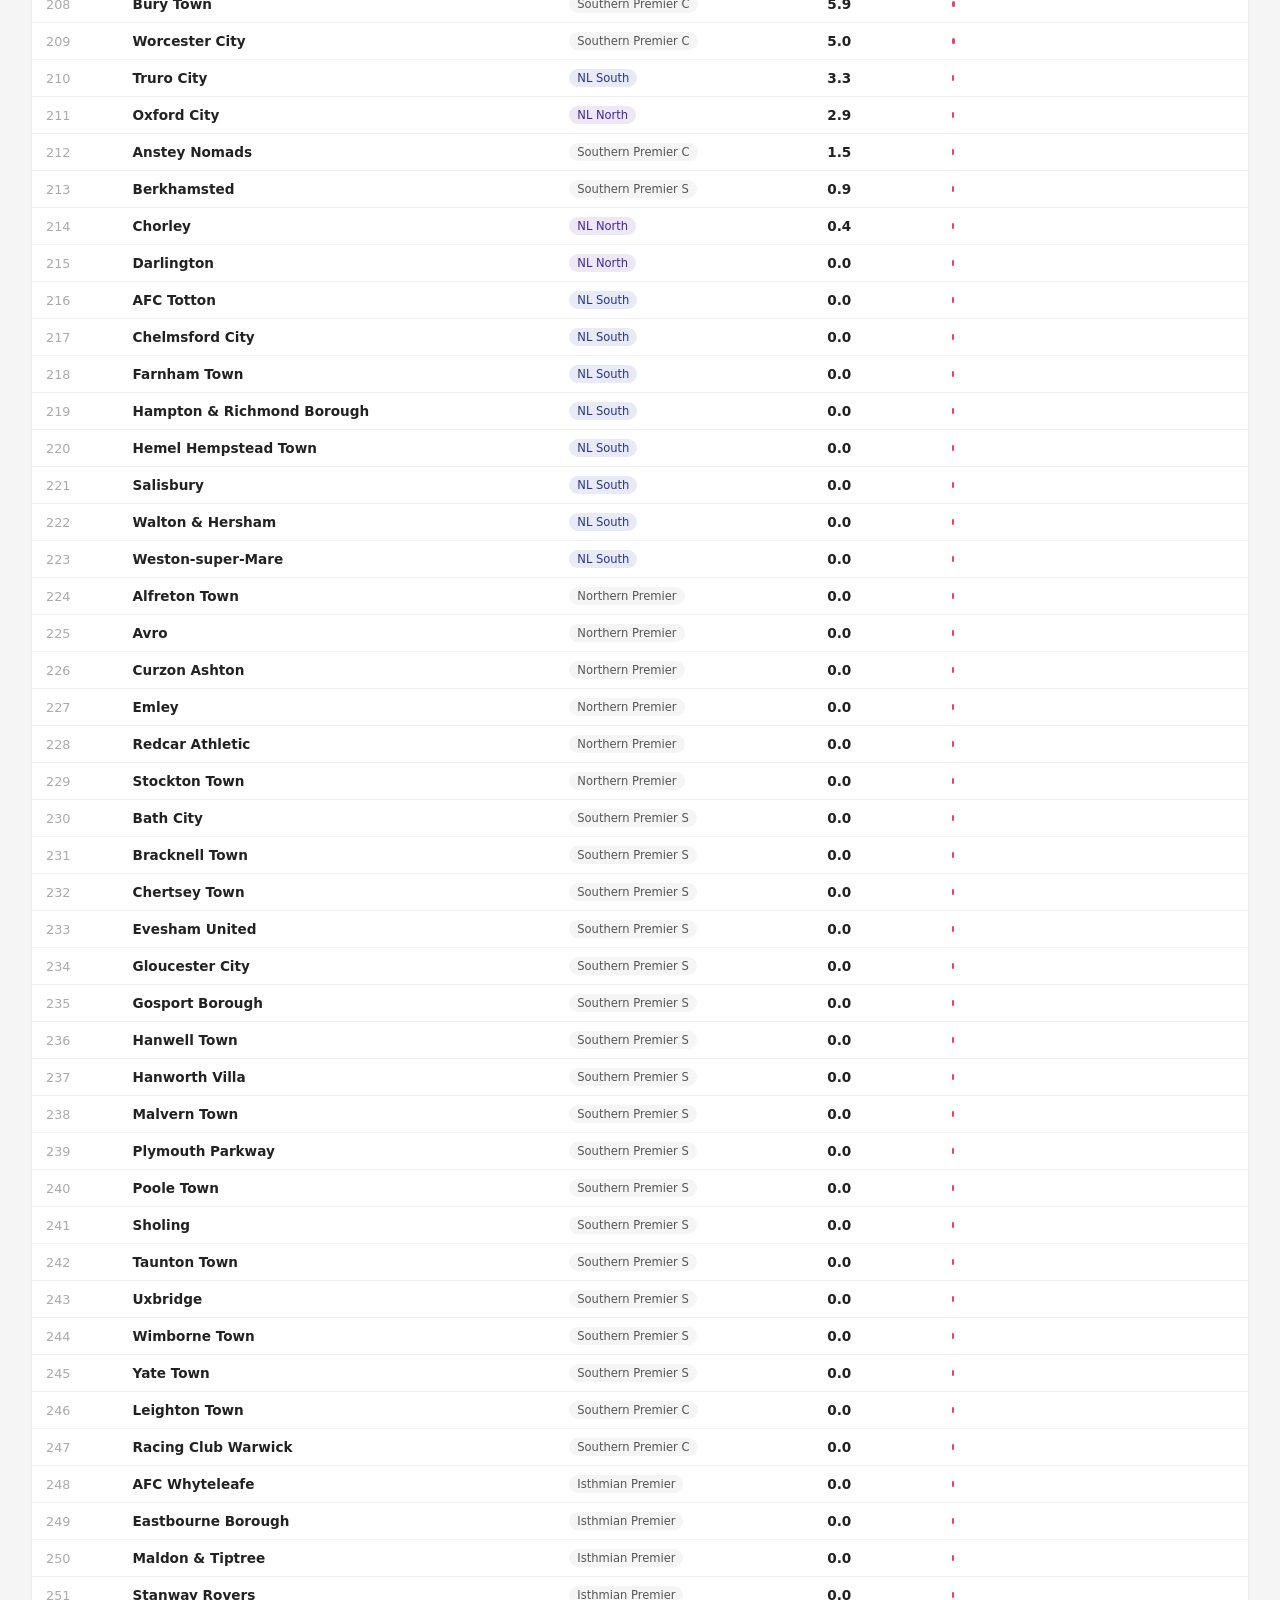
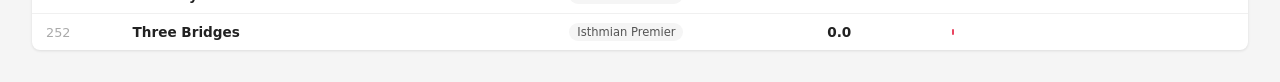
==== commit 91d326d0: "division actual corregida" ====
--- a/ver_db1.html
+++ b/ver_db1.html
@@ -123,34 +123,40 @@
 async function loadData() {
   try {
     const [r1, r2, r3] = await Promise.all([fetch('data/db1_valores.csv'), fetch('data/db1_historial.csv'), fetch('data/division_actual.csv')]);
-const [t1, t2, t3] = await Promise.all([r1.text(), r2.text(), r3.text()]);
-
-const divActualData = parseCSV(t3);
-const divActualMap = {};
-divActualData.forEach(d => { divActualMap[d.equipo] = d.division_actual; });
+    const [t1, t2, t3] = await Promise.all([r1.text(), r2.text(), r3.text()]);
 
     dataHistorial = parseCSV(t2).map(d => ({ ...d, posicion: parseInt(d.posicion) || 0 }));
 
-    // División actual = la más reciente disponible para cada equipo
-    const divPorEquipo = {};
-    const tempOrdenadas = [...new Set(dataHistorial.map(d => d.temporada))].sort();
-    tempOrdenadas.forEach(temp => {
-      dataHistorial.filter(d => d.temporada === temp).forEach(d => {
-        divPorEquipo[d.equipo] = d.division;
-      });
-    });
-
-    dataValores = parseCSV(t1).map((d, i) => ({
-      ...d,
+    const valoresMap = {};
+    parseCSV(t1).forEach(d => { valoresMap[d.equipo] = parseFloat(d.valor_promedio) || 0; });
+
+    dataValores = parseCSV(t3).map((d, i) => ({
+      equipo: d.equipo,
+      division: d.division_actual,
+      valor_promedio: valoresMap[d.equipo] || 0,
       rank: i + 1,
-      valor_promedio: parseFloat(d.valor_promedio) || 0,
-      division: divActualMap[d.equipo] || divPorEquipo[d.equipo] || 'Sin datos',
     }));
 
-    const divs = [...new Set(Object.values(divPorEquipo))].sort();
-    const selDiv = document.getElementById('filter-division');
-    selDiv.innerHTML = '<option value="">Todas las divisiones</option>';
-    divs.forEach(d => selDiv.innerHTML += `<option value="${d}">${d}</option>`);
+    const DIVISION_ORDER = [
+      { label: "1- Premier League", value: "Premier League" },
+      { label: "2- Championship", value: "Championship" },
+      { label: "3- League One", value: "League One" },
+      { label: "4- League Two", value: "League Two" },
+      { label: "5- National League", value: "National League" },
+      { label: "6- National League North", value: "National League North" },
+      { label: "6- National League South", value: "National League South" },
+      { label: "7- Northern Premier Division", value: "Northern Premier Division" },
+      { label: "7- Southern League Premier Central", value: "Southern League Premier Central" },
+      { label: "7- Southern League Premier South", value: "Southern League Premier South" },
+      { label: "7- Isthmian League Premier Division", value: "Isthmian League Premier Division" },
+    ];
+
+    const divsEnTabla = new Set(dataValores.map(d => d.division).filter(Boolean));
+const selDiv = document.getElementById('filter-division');
+selDiv.innerHTML = '<option value="">Todas las divisiones</option>';
+DIVISION_ORDER.filter(d => divsEnTabla.has(d.value)).forEach(d => {
+  selDiv.innerHTML += `<option value="${d.value}">${d.label}</option>`;
+});
 
     const maxVal = Math.max(...dataValores.map(d => d.valor_promedio));
     const temps = [...new Set(dataHistorial.map(d => d.temporada))];
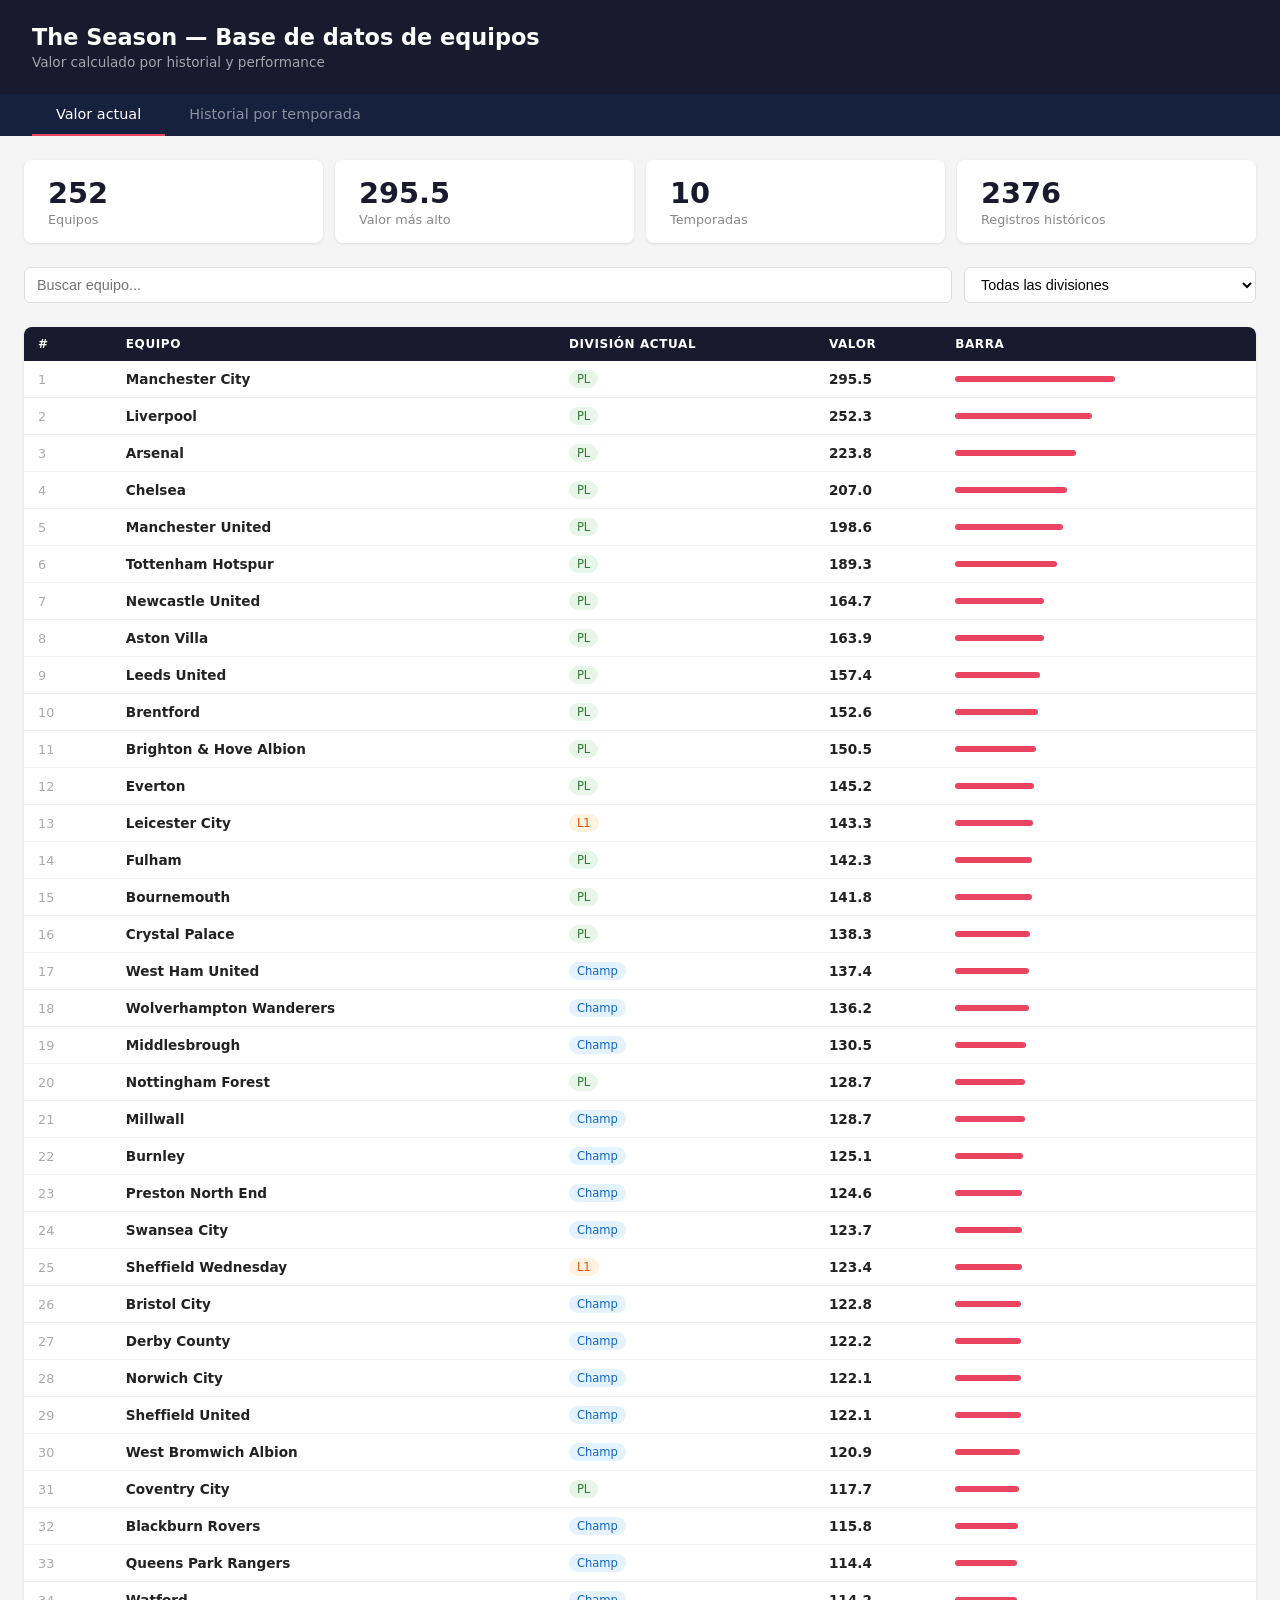
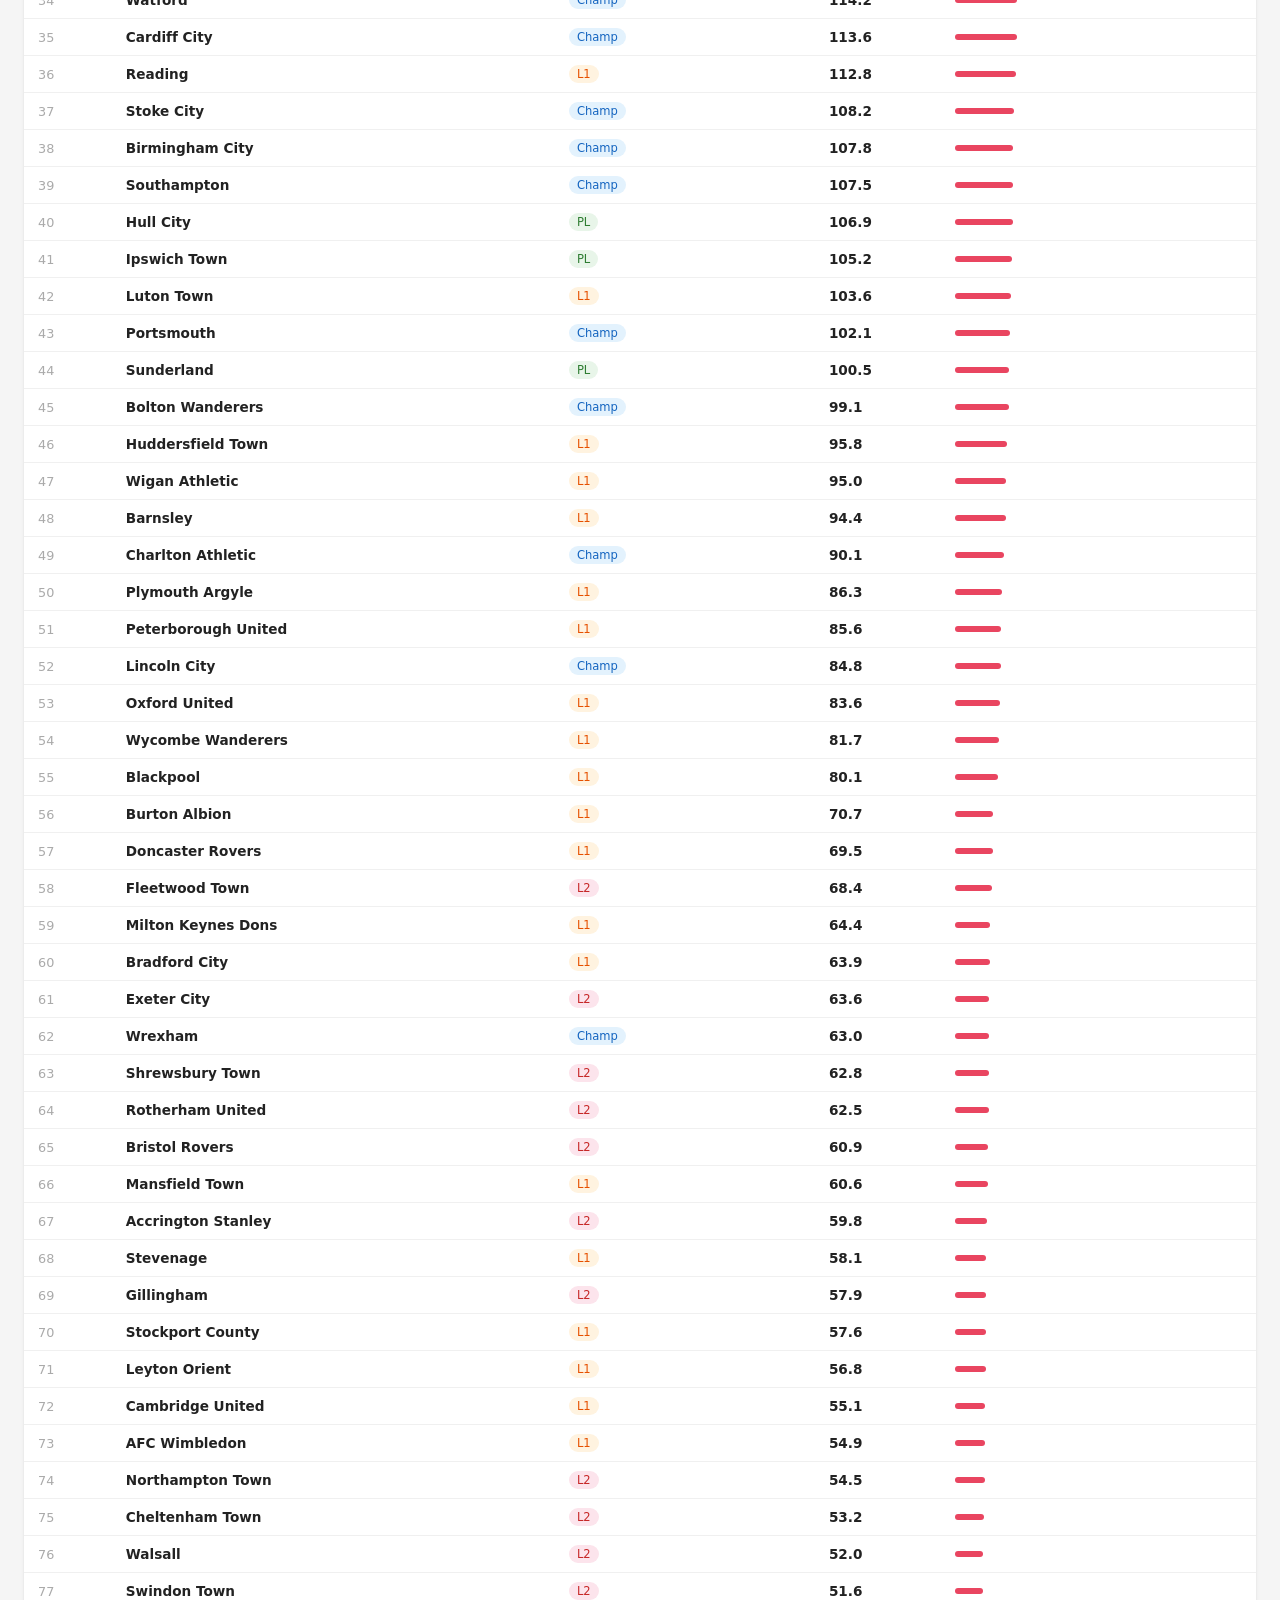
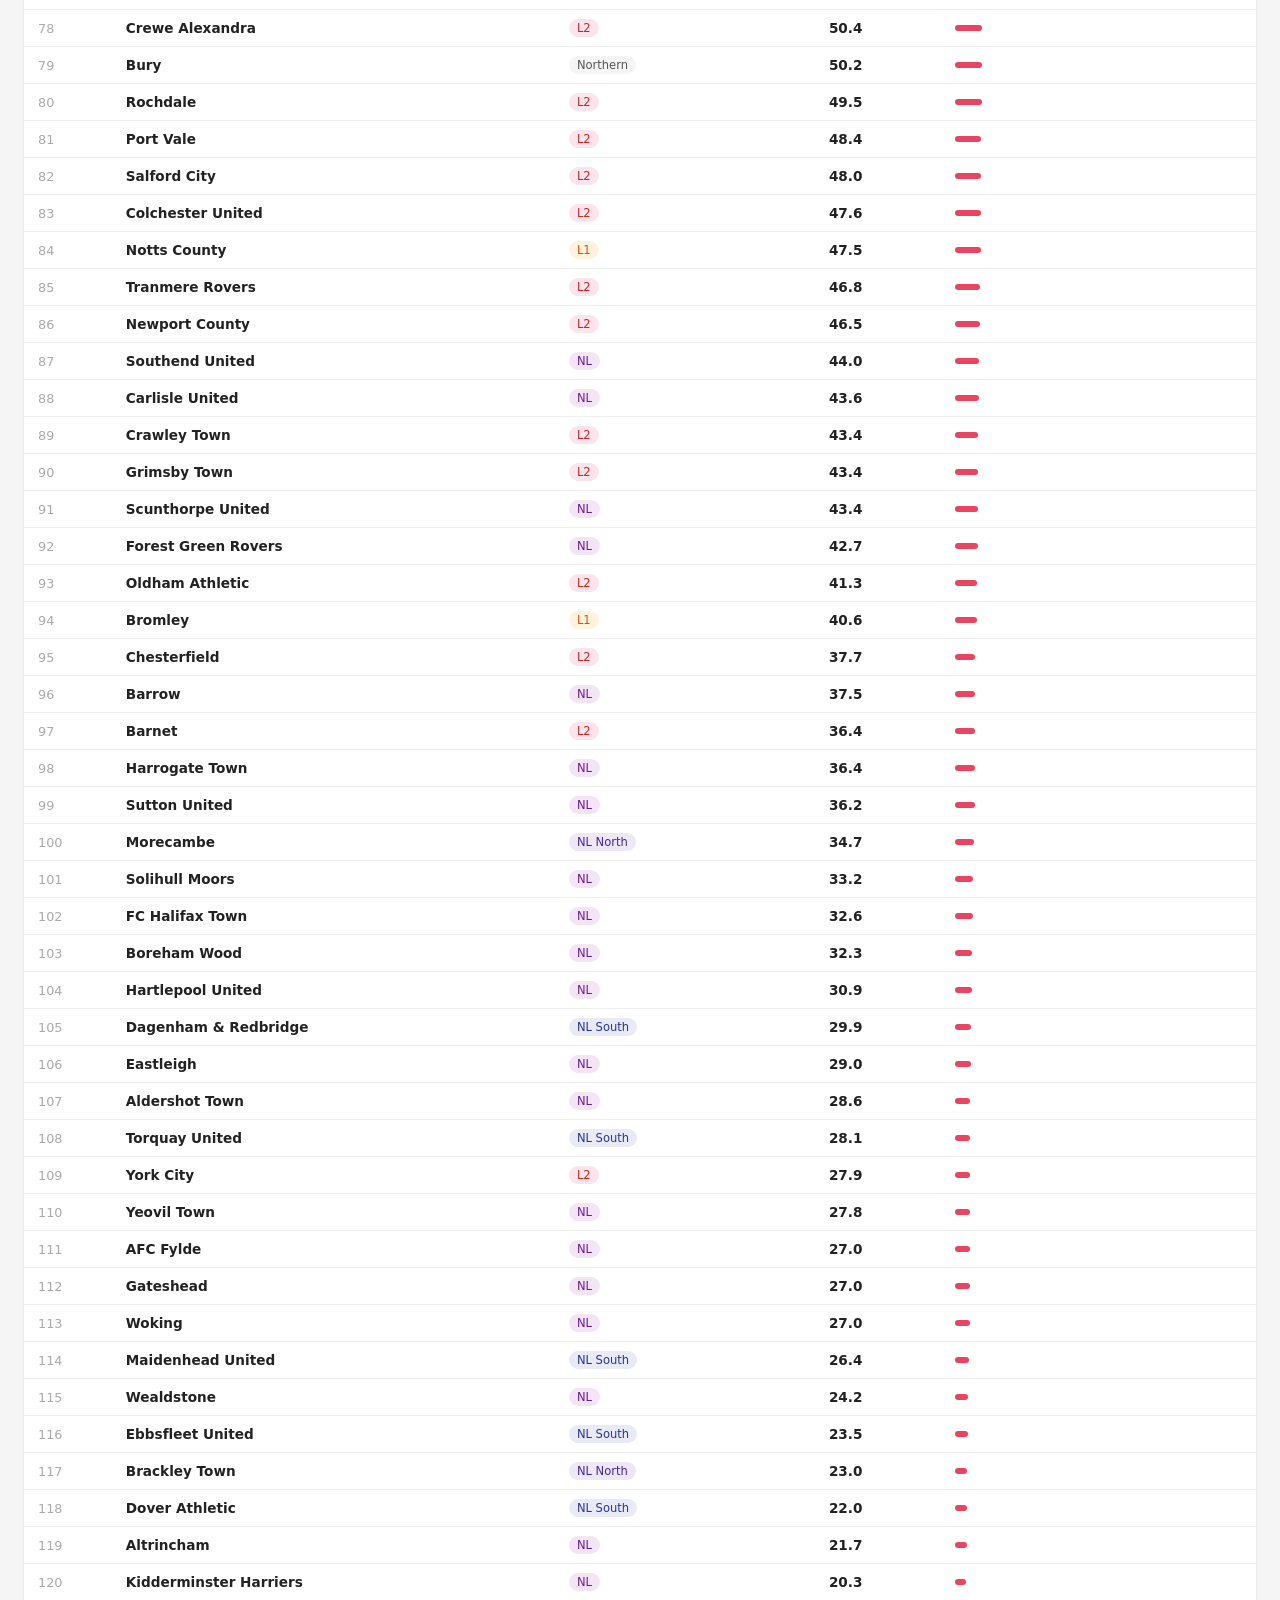
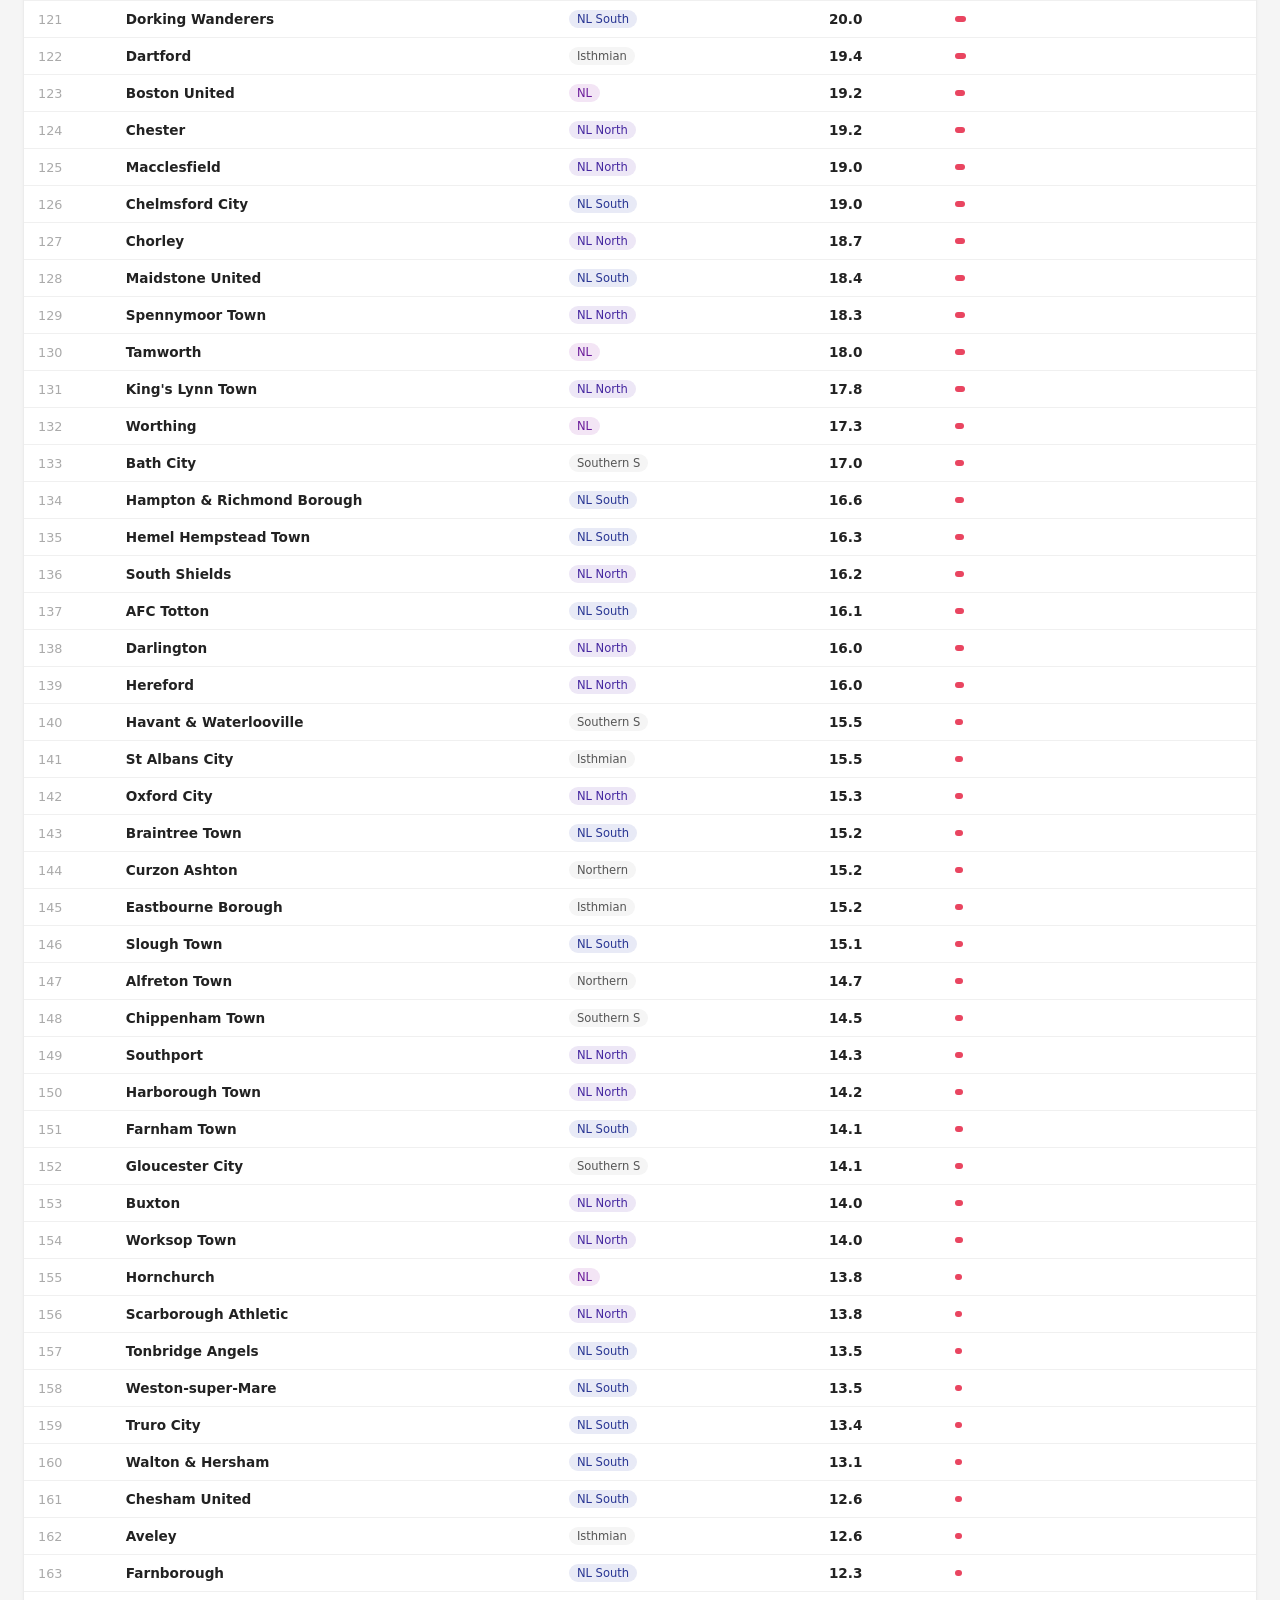
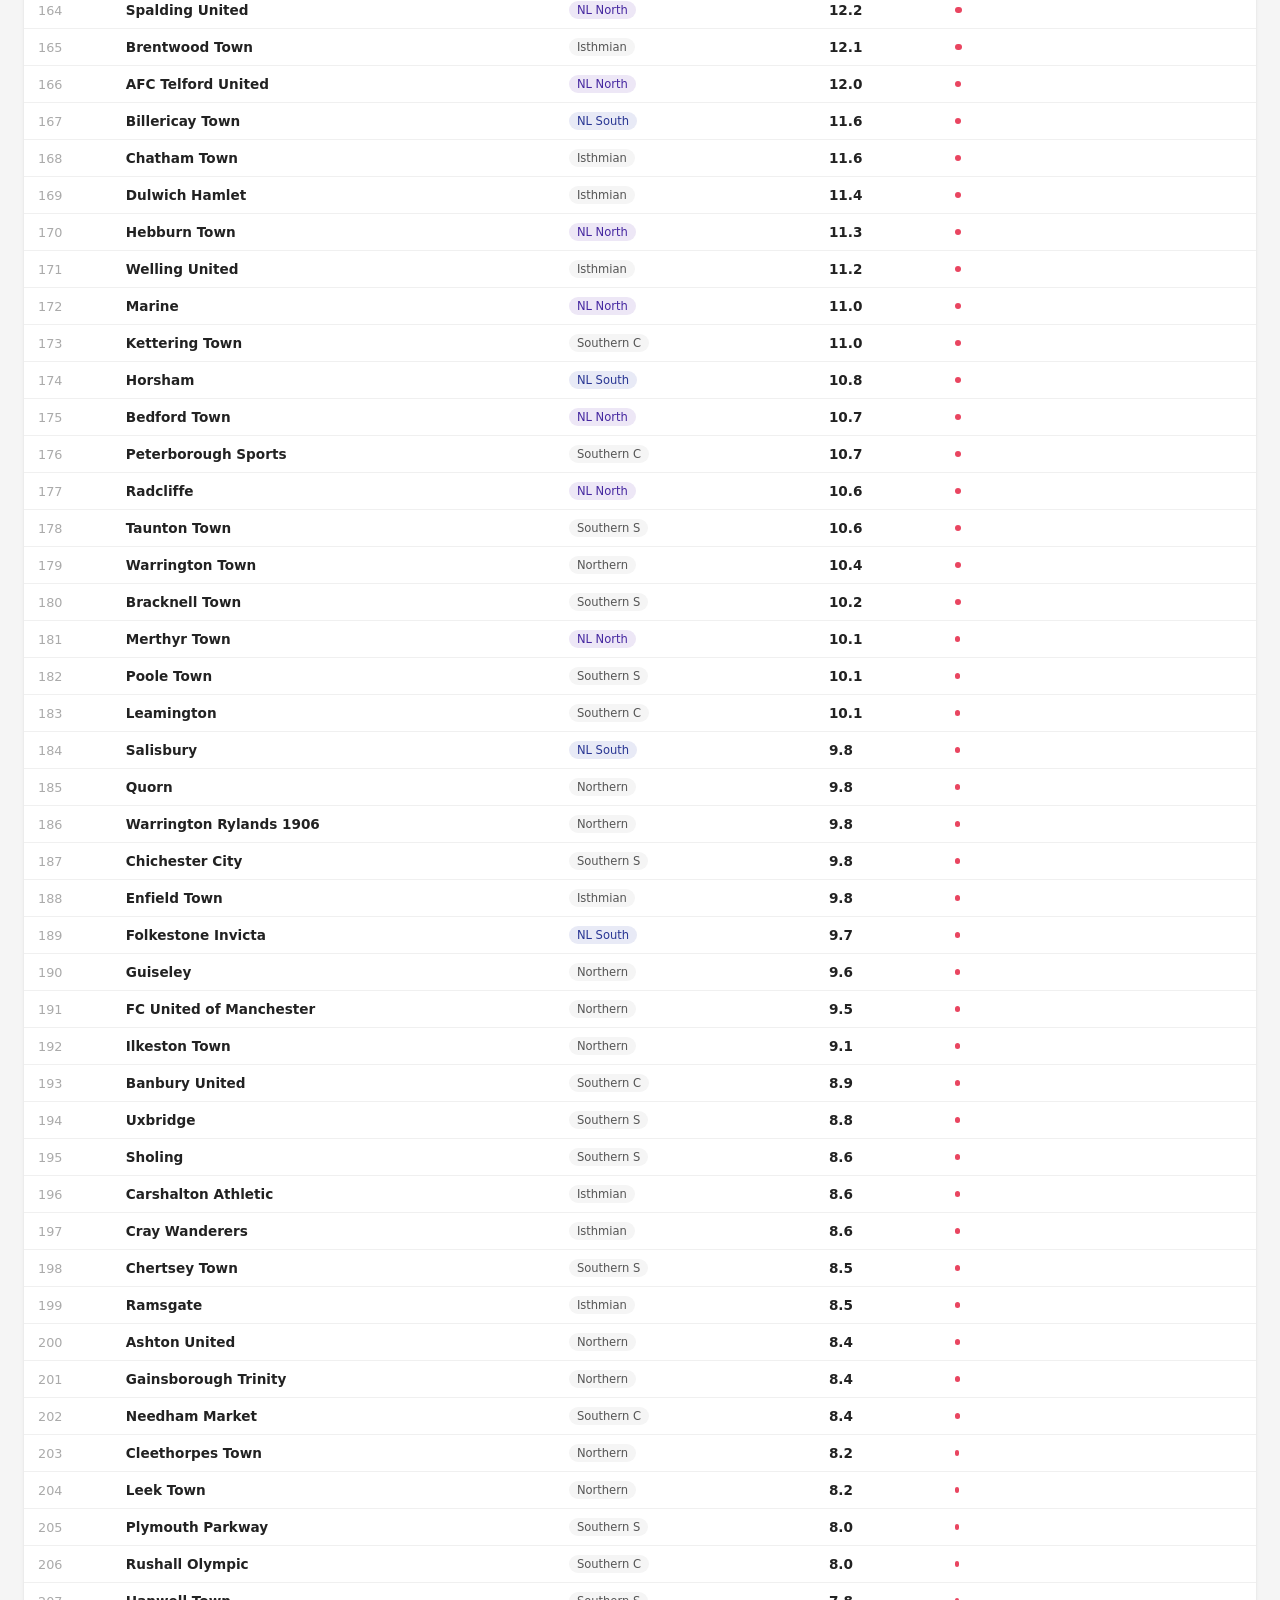
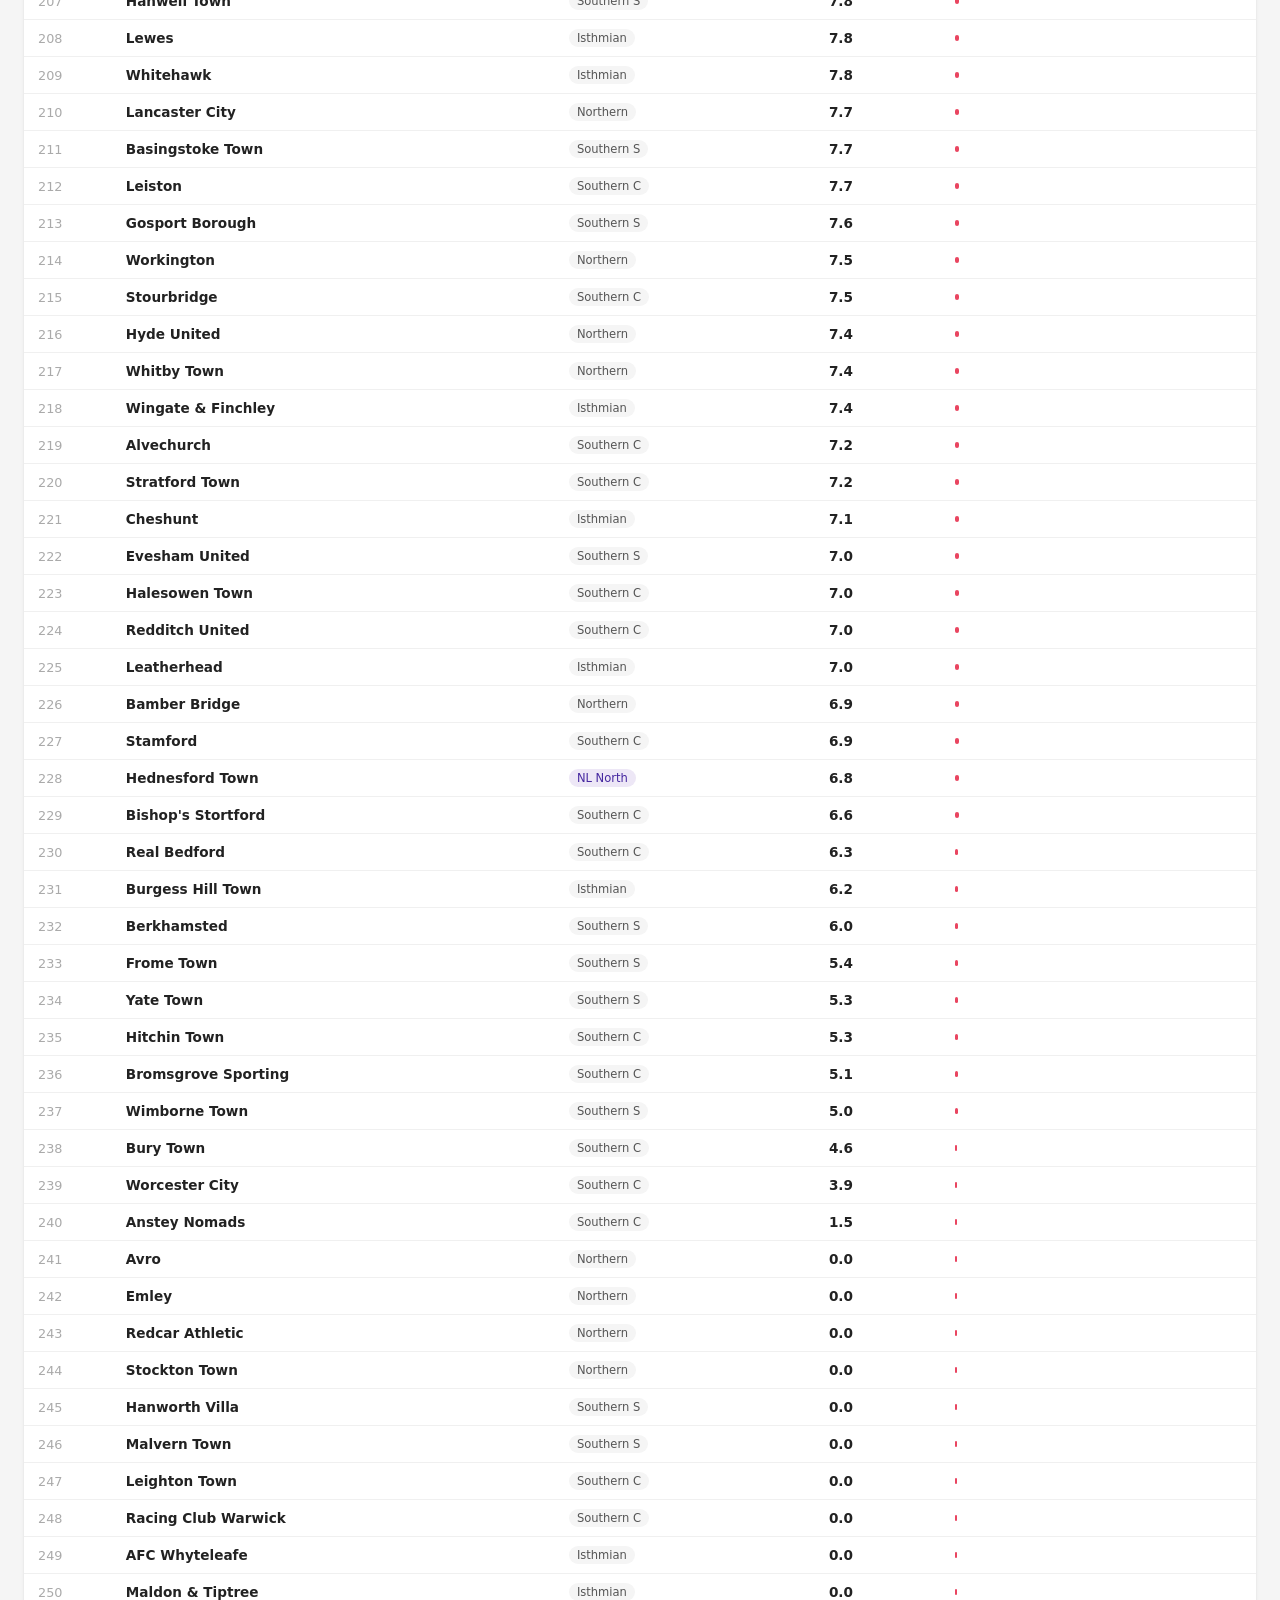
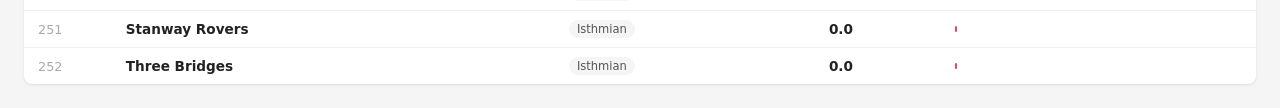
==== commit 4d981b68: "historial y valores actualizados" ====
--- a/ver_db1.html
+++ b/ver_db1.html
@@ -10,7 +10,10 @@
     header { background: #1a1a2e; color: white; padding: 1.5rem 2rem; }
     header h1 { font-size: 1.4rem; font-weight: 600; }
     header p { font-size: 0.85rem; opacity: 0.6; margin-top: 4px; }
-    .container { padding: 2rem; max-width: 1400px; margin: 0 auto; }
+    .tabs { display: flex; background: #16213e; padding: 0 2rem; }
+    .tab { padding: 0.75rem 1.5rem; cursor: pointer; color: rgba(255,255,255,0.5); font-size: 0.9rem; border-bottom: 2px solid transparent; }
+    .tab.active { color: white; border-bottom-color: #e94560; }
+    .container { padding: 1.5rem; width: 100%; max-width: 100%; margin: 0 auto; }
     .filters { display: flex; gap: 12px; margin-bottom: 1.5rem; flex-wrap: wrap; }
     input, select { padding: 8px 12px; border: 1px solid #ddd; border-radius: 6px; font-size: 0.9rem; background: white; }
     input { flex: 1; min-width: 200px; }
@@ -37,6 +40,13 @@
     .stat-val { font-size: 1.8rem; font-weight: 600; color: #1a1a2e; }
     .stat-label { font-size: 0.8rem; color: #888; margin-top: 2px; }
     .rank-num { color: #aaa; font-size: 0.8rem; font-weight: 500; }
+    .hidden { display: none; }
+    .pivot-wrap { overflow-x: auto; width: 100%; }
+    .pivot-wrap table { min-width: 100%; width: max-content; }
+    .pivot-wrap td:first-child { position: sticky; left: 0; background: white; z-index: 1; min-width: 160px; max-width: 160px; }
+    .pivot-wrap td:nth-child(2) { position: sticky; left: 160px; background: white; z-index: 1; min-width: 100px; }
+    .pivot-wrap th:first-child { position: sticky; left: 0; background: #1a1a2e; z-index: 2; min-width: 160px; max-width: 160px; }
+    .pivot-wrap th:nth-child(2) { position: sticky; left: 160px; background: #1a1a2e; z-index: 2; min-width: 100px; }
   </style>
 </head>
 <body>
@@ -46,26 +56,50 @@
   <p>Valor calculado por historial y performance</p>
 </header>
 
+<div class="tabs">
+  <div class="tab active" onclick="showTab('valores')">Valor actual</div>
+  <div class="tab" onclick="showTab('historial')">Historial por temporada</div>
+</div>
+
 <div class="container">
-  <div class="stats-row" id="stats-valores"></div>
-  <div class="filters">
-    <input type="text" id="search-valores" placeholder="Buscar equipo..." oninput="renderValores()">
-    <select id="filter-division" onchange="renderValores()">
-      <option value="">Todas las divisiones</option>
-    </select>
+
+  <div id="tab-valores">
+    <div class="stats-row" id="stats-valores"></div>
+    <div class="filters">
+      <input type="text" id="search-valores" placeholder="Buscar equipo..." oninput="renderValores()">
+      <select id="filter-division" onchange="renderValores()">
+        <option value="">Todas las divisiones</option>
+      </select>
+    </div>
+    <table>
+      <thead>
+        <tr>
+          <th onclick="sortValores('rank')">#</th>
+          <th onclick="sortValores('equipo')">Equipo</th>
+          <th onclick="sortValores('division')">División actual</th>
+          <th onclick="sortValores('valor_promedio')">Valor</th>
+          <th>Barra</th>
+        </tr>
+      </thead>
+      <tbody id="tbody-valores"></tbody>
+    </table>
   </div>
-  <table>
-    <thead>
-      <tr>
-        <th onclick="sortValores('rank')">#</th>
-        <th onclick="sortValores('equipo')">Equipo</th>
-        <th onclick="sortValores('division')">División actual</th>
-        <th onclick="sortValores('valor_promedio')">Valor</th>
-        <th>Barra</th>
-      </tr>
-    </thead>
-    <tbody id="tbody-valores"></tbody>
-  </table>
+
+  <div id="tab-historial" class="hidden">
+    <div class="filters">
+      <input type="text" id="search-historial" placeholder="Buscar equipo..." oninput="renderHistorial()">
+      <select id="filter-division-h" onchange="renderHistorial()">
+        <option value="">Todas las divisiones</option>
+      </select>
+    </div>
+    <div class="pivot-wrap">
+      <table>
+        <thead><tr id="pivot-header"></tr></thead>
+        <tbody id="tbody-historial"></tbody>
+      </table>
+    </div>
+  </div>
+
 </div>
 
 <script>
@@ -73,33 +107,36 @@
 let dataHistorial = [];
 let sortColV = 'valor_promedio', sortDirV = -1;
 
+const DIVISION_ORDER = [
+  { label: "1 — Premier League", value: "Premier League" },
+  { label: "2 — Championship", value: "Championship" },
+  { label: "3 — League One", value: "League One" },
+  { label: "4 — League Two", value: "League Two" },
+  { label: "5 — National League", value: "National League" },
+  { label: "6 — National League North", value: "National League North" },
+  { label: "6 — National League South", value: "National League South" },
+  { label: "7 — Northern Premier Division", value: "Northern Premier Division" },
+  { label: "7 — Southern League Premier Central", value: "Southern League Premier Central" },
+  { label: "7 — Southern League Premier South", value: "Southern League Premier South" },
+  { label: "7 — Isthmian League Premier Division", value: "Isthmian League Premier Division" },
+];
+
 function divBadge(div) {
   const map = {
-    "Premier League": "badge-pl",
-    "Championship": "badge-ch",
-    "League One": "badge-l1",
-    "League Two": "badge-l2",
-    "National League": "badge-nl",
-    "National League North": "badge-nln",
+    "Premier League": "badge-pl", "Championship": "badge-ch",
+    "League One": "badge-l1", "League Two": "badge-l2",
+    "National League": "badge-nl", "National League North": "badge-nln",
     "National League South": "badge-nls",
   };
   const short = {
-    "Premier League": "Premier League",
-    "Championship": "Championship",
-    "League One": "League One",
-    "League Two": "League Two",
-    "National League": "National League",
-    "National League North": "NL North",
-    "National League South": "NL South",
-    "Northern Premier Division": "Northern Premier",
-    "Southern League Premier Central": "Southern Premier C",
-    "Southern League Premier South": "Southern Premier S",
-    "Isthmian League Premier Division": "Isthmian Premier",
+    "Premier League": "PL", "Championship": "Champ", "League One": "L1",
+    "League Two": "L2", "National League": "NL", "National League North": "NL North",
+    "National League South": "NL South", "Northern Premier Division": "Northern",
+    "Southern League Premier Central": "Southern C", "Southern League Premier South": "Southern S",
+    "Isthmian League Premier Division": "Isthmian",
   };
-  if (!div || div === 'Sin datos') return `<span class="badge badge-nodata">Sin datos</span>`;
-  const cls = map[div] || "badge-other";
-  const label = short[div] || div;
-  return `<span class="badge ${cls}">${label}</span>`;
+  if (!div || div === 'Sin datos') return `<span class="badge badge-nodata">—</span>`;
+  return `<span class="badge ${map[div] || 'badge-other'}">${short[div] || div}</span>`;
 }
 
 function parseCSV(text) {
@@ -122,7 +159,11 @@
 
 async function loadData() {
   try {
-    const [r1, r2, r3] = await Promise.all([fetch('data/db1_valores.csv'), fetch('data/db1_historial.csv'), fetch('data/division_actual.csv')]);
+    const [r1, r2, r3] = await Promise.all([
+      fetch('data/db1_valores.csv'),
+      fetch('data/db1_historial.csv'),
+      fetch('data/division_actual.csv')
+    ]);
     const [t1, t2, t3] = await Promise.all([r1.text(), r2.text(), r3.text()]);
 
     dataHistorial = parseCSV(t2).map(d => ({ ...d, posicion: parseInt(d.posicion) || 0 }));
@@ -137,37 +178,30 @@
       rank: i + 1,
     }));
 
-    const DIVISION_ORDER = [
-      { label: "1- Premier League", value: "Premier League" },
-      { label: "2- Championship", value: "Championship" },
-      { label: "3- League One", value: "League One" },
-      { label: "4- League Two", value: "League Two" },
-      { label: "5- National League", value: "National League" },
-      { label: "6- National League North", value: "National League North" },
-      { label: "6- National League South", value: "National League South" },
-      { label: "7- Northern Premier Division", value: "Northern Premier Division" },
-      { label: "7- Southern League Premier Central", value: "Southern League Premier Central" },
-      { label: "7- Southern League Premier South", value: "Southern League Premier South" },
-      { label: "7- Isthmian League Premier Division", value: "Isthmian League Premier Division" },
-    ];
-
     const divsEnTabla = new Set(dataValores.map(d => d.division).filter(Boolean));
-const selDiv = document.getElementById('filter-division');
-selDiv.innerHTML = '<option value="">Todas las divisiones</option>';
-DIVISION_ORDER.filter(d => divsEnTabla.has(d.value)).forEach(d => {
-  selDiv.innerHTML += `<option value="${d.value}">${d.label}</option>`;
-});
+    const selDiv = document.getElementById('filter-division');
+    selDiv.innerHTML = '<option value="">Todas las divisiones</option>';
+    DIVISION_ORDER.filter(d => divsEnTabla.has(d.value)).forEach(d => {
+      selDiv.innerHTML += `<option value="${d.value}">${d.label}</option>`;
+    });
+
+    const divsh = [...new Set(dataValores.map(d => d.division))].filter(Boolean);
+    const selDivH = document.getElementById('filter-division-h');
+    selDivH.innerHTML = '<option value="">Todas las divisiones</option>';
+    DIVISION_ORDER.filter(d => divsh.includes(d.value)).forEach(d => {
+      selDivH.innerHTML += `<option value="${d.value}">${d.label}</option>`;
+    });
 
     const maxVal = Math.max(...dataValores.map(d => d.valor_promedio));
-    const temps = [...new Set(dataHistorial.map(d => d.temporada))];
     document.getElementById('stats-valores').innerHTML = `
       <div class="stat"><div class="stat-val">${dataValores.length}</div><div class="stat-label">Equipos</div></div>
       <div class="stat"><div class="stat-val">${maxVal.toFixed(1)}</div><div class="stat-label">Valor más alto</div></div>
-      <div class="stat"><div class="stat-val">${temps.length}</div><div class="stat-label">Temporadas</div></div>
+      <div class="stat"><div class="stat-val">${[...new Set(dataHistorial.map(d => d.temporada))].length}</div><div class="stat-label">Temporadas</div></div>
       <div class="stat"><div class="stat-val">${dataHistorial.length}</div><div class="stat-label">Registros históricos</div></div>
     `;
 
     renderValores();
+    renderHistorial();
   } catch(e) {
     console.error(e);
     document.querySelector('.container').innerHTML = '<p style="color:red;padding:2rem">Error cargando los CSV. Corré: python -m http.server 8080</p>';
@@ -196,12 +230,56 @@
   `).join('');
 }
 
+function renderHistorial() {
+  const search = document.getElementById('search-historial').value.toLowerCase();
+  const div = document.getElementById('filter-division-h').value;
+
+  const temporadas = [...new Set(dataHistorial.map(d => d.temporada))].sort();
+
+  let equipos = dataValores.map(d => d.equipo);
+  if (search) equipos = equipos.filter(e => e.toLowerCase().includes(search));
+  if (div) equipos = equipos.filter(e => dataValores.find(d => d.equipo === e && d.division === div));
+
+  const idx = {};
+  dataHistorial.forEach(d => { idx[`${d.equipo}__${d.temporada}`] = d; });
+
+  document.getElementById('pivot-header').innerHTML =
+    `<th>Equipo</th><th>División actual</th>` +
+    temporadas.map(t => `<th style="text-align:center">${t}</th>`).join('');
+
+  document.getElementById('tbody-historial').innerHTML = equipos.map(equipo => {
+    const divActual = dataValores.find(d => d.equipo === equipo)?.division || '';
+    const celdas = temporadas.map(t => {
+      const d = idx[`${equipo}__${t}`];
+      if (!d) return `<td style="text-align:center;color:#ddd">—</td>`;
+      const modVal = parseFloat(d.puntos_modificadores) || 0;
+      let modTag = '';
+      if (modVal > 0) modTag = `<div style="font-size:0.7rem;color:#2e7d32;font-weight:600">▲ +${modVal.toFixed(1)}</div>`;
+      else if (modVal < 0) modTag = `<div style="font-size:0.7rem;color:#c62828;font-weight:600">▼ ${modVal.toFixed(1)}</div>`;
+      else modTag = `<div style="font-size:0.7rem;color:#ccc">—</div>`;
+      return `<td style="text-align:center">
+        <div style="font-weight:500;font-size:0.85rem">${parseFloat(d.valor_temporada).toFixed(1)}</div>
+        <div style="font-size:0.7rem">${divBadge(d.division)}</div>
+        ${modTag}
+      </td>`;
+    }).join('');
+    return `<tr><td><strong>${equipo}</strong></td><td>${divBadge(divActual)}</td>${celdas}</tr>`;
+  }).join('');
+}
+
 function sortValores(col) {
   if (sortColV === col) sortDirV *= -1;
   else { sortColV = col; sortDirV = -1; }
   renderValores();
 }
 
+function showTab(tab) {
+  document.getElementById('tab-valores').classList.toggle('hidden', tab !== 'valores');
+  document.getElementById('tab-historial').classList.toggle('hidden', tab !== 'historial');
+  document.querySelectorAll('.tab').forEach((t, i) =>
+    t.classList.toggle('active', (i === 0) === (tab === 'valores')));
+}
+
 loadData();
 </script>
 </body>
